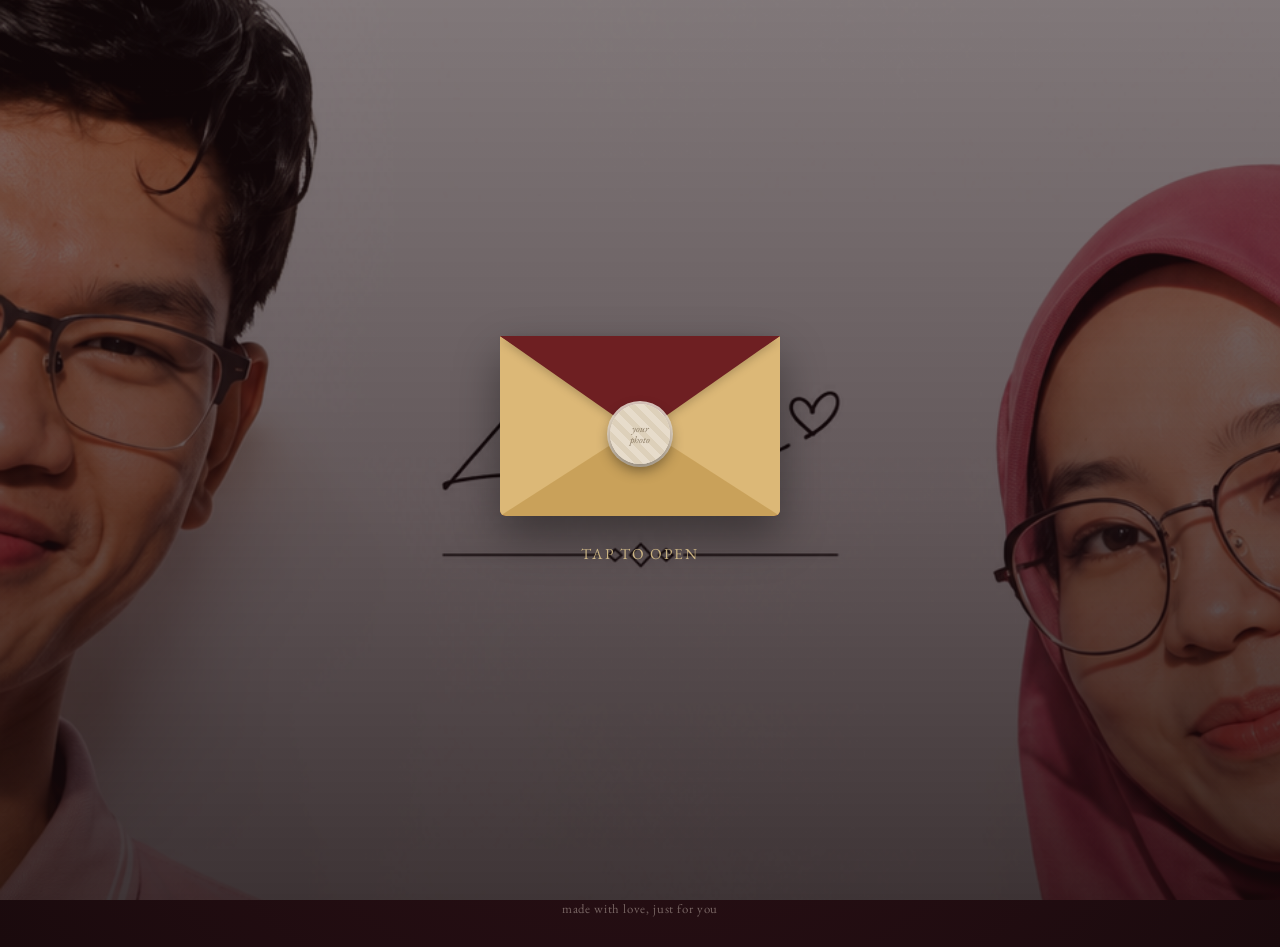
==== index.html @ d79d9d59 "Create index.html" ====
<!DOCTYPE html>
<html lang="en">
<head>
<meta charset="UTF-8">
<meta name="viewport" content="width=device-width, initial-scale=1.0">
<title>For You</title>
<link rel="preconnect" href="https://fonts.googleapis.com">
<link href="https://fonts.googleapis.com/css2?family=Cormorant+Garamond:ital,wght@0,400;0,500;0,600;1,400&family=Parisienne&family=EB+Garamond:ital@0;1&family=UnifrakturMaguntia&display=swap" rel="stylesheet">
<style>
  :root{
    --wine:#2b1016;
    --wine-deep:#1a0a0d;
    --ivory:#f4e9dd;
    --gold:#c9a15a;
    --gold-soft:#e3c98f;
    --rose:#c98f8a;
    --line: rgba(244,233,221,0.18);
  }
  *{box-sizing:border-box;}
  html,body{margin:0;padding:0;}
  body{
    min-height:100vh;
    background:
      radial-gradient(ellipse at 50% 0%, #3a1620 0%, var(--wine) 45%, var(--wine-deep) 100%);
    font-family:'EB Garamond', serif;
    color:var(--ivory);
    overflow-x:hidden;
    position:relative;
  }

  /* full-page background photo — replace the src below with your own image */
  .page-bg{position:fixed;inset:0;z-index:0;overflow:hidden;}
  .page-bg-img{width:100%;height:100%;object-fit:cover;display:block;}
  .page-bg-overlay{
    position:fixed;inset:0;z-index:0;pointer-events:none;
    background:linear-gradient(180deg, rgba(26,10,13,0.55) 0%, rgba(26,10,13,0.68) 55%, rgba(20,8,10,0.82) 100%);
  }

  /* ambient floating particles */
  .petals{position:fixed;inset:0;pointer-events:none;z-index:1;}
  .petal{
    position:absolute;
    top:-5%;
    width:10px;height:10px;
    background:var(--rose);
    opacity:0.35;
    border-radius:0 100% 0 100%;
    animation:fall linear infinite;
  }
  @keyframes fall{
    0%{transform:translateY(0) rotate(0deg);}
    100%{transform:translateY(110vh) rotate(360deg);}
  }

  .stage{
    position:relative;
    min-height:100vh;
    display:flex;
    align-items:center;
    justify-content:center;
    z-index:2;
    opacity:1;
    transition:opacity 0.6s ease;
  }
  .stage.fade-out{opacity:0;}
  .stage.hidden{display:none;}

  /* ---------- ENVELOPE (signature element) ---------- */
  /* base measurements, ported from the user's SCSS:
     $env-width:280px; $env-height:180px; $heart-width:50px; $env-border-radius:6px; */
  .envelope-wrap{
    perspective:1600px;
    cursor:pointer;
    user-select:none;
    transform:scale(var(--env-scale, 1));
    transform-origin:top center;
  }
  @media (max-width:480px){ .envelope-wrap{ --env-scale:0.85; } }
  @media (max-width:360px){ .envelope-wrap{ --env-scale:0.72; } }

  .envelope{
    position:relative;
    width:280px;
    height:180px;
    margin:0 auto;
    border-bottom-left-radius:6px;
    border-bottom-right-radius:6px;
    background-color:#6e1f22;
    box-shadow:0 20px 45px rgba(0,0,0,0.4);
    transition:transform 0.6s ease;
  }
  .envelope-wrap:hover .envelope{transform:translateY(-4px);}

  .front{
    position:absolute;
    top:0;left:0;
    width:0;
    height:0;
  }

  /* the flap: a triangle built from borders, folded down over the pocket */
  .flap{
    border-left:140px solid transparent;
    border-right:140px solid transparent;
    border-bottom:82px solid transparent;
    border-top:98px solid #6e1f22;
    transition:transform 0.6s ease, opacity 0.5s ease;
    pointer-events:none;
    z-index:3;
    filter:drop-shadow(0 3px 4px rgba(0,0,0,0.2));
  }
  .envelope.open .flap{
    transform:translateY(-60px) scale(0.92);
    opacity:0;
  }

  /* the pocket: two side triangles + a bottom trapezoid, also built from borders */
  .pocket{
    border-left:140px solid #dcb877;
    border-right:140px solid #dcb877;
    border-bottom:90px solid #c9a15a;
    border-top:90px solid transparent;
    border-bottom-left-radius:6px;
    border-bottom-right-radius:6px;
    pointer-events:none;
    z-index:2;
  }

  .seal{
    position:absolute;
    top:98px;left:50%;
    transform:translate(-50%,-50%);
    width:60px;height:60px;
    border-radius:50%;
    overflow:hidden;
    background:var(--ivory);
    box-shadow:0 6px 14px rgba(0,0,0,0.45), 0 0 0 3px rgba(244,233,221,0.85);
    z-index:4;
    transition:opacity 0.4s ease, transform 0.4s ease;
  }
  .envelope.open .seal{opacity:0;transform:translate(-50%,-50%) scale(0.5);}
  .seal-img{
    width:100%;
    height:100%;
    object-fit:cover;
    display:block;
  }
  .seal-placeholder{
    display:none;
    width:100%;
    height:100%;
    align-items:center;
    justify-content:center;
    background:repeating-linear-gradient(45deg,#e7dccb,#e7dccb 6px,#ddd0ba 6px,#ddd0ba 12px);
    text-align:center;
  }
  .seal-placeholder span{
    font-family:'EB Garamond',serif;
    font-style:italic;
    font-size:0.62rem;
    line-height:1.15;
    color:#8a7a63;
  }

  .env-letter{
    position:absolute;
    left:6%;right:6%;
    bottom:6%;
    height:0%;
    opacity:0;
    visibility:hidden;
    background:var(--ivory);
    border-radius:2px;
    box-shadow:none;
    z-index:1;
    transition:height 0.7s ease 0.3s, bottom 0.7s ease 0.3s, opacity 0.3s ease 0.3s, visibility 0s linear 0.3s, box-shadow 0.3s ease 0.3s;
    overflow:hidden;
  }
  .envelope.open .env-letter{
    height:130%;
    bottom:40%;
    opacity:1;
    visibility:visible;
    box-shadow:0 10px 30px rgba(0,0,0,0.3);
    transition:height 0.7s ease 0.3s, bottom 0.7s ease 0.3s, opacity 0.3s ease 0.3s, visibility 0s linear 0.3s, box-shadow 0.3s ease 0.3s;
  }

  .hint{
    margin-top:28px;
    text-align:center;
    font-size:0.95rem;
    letter-spacing:0.12em;
    text-transform:uppercase;
    color:var(--gold-soft);
    opacity:0.85;
    animation:pulse 2.4s ease-in-out infinite;
  }
  @keyframes pulse{
    0%,100%{opacity:0.5;}
    50%{opacity:1;}
  }
  .envelope-wrap.hide{
    display:none;
  }

  /* ---------- LETTER PAGE ---------- */
  .letter-page{
    display:none;
    max-width:640px;
    width:92vw;
    margin:60px auto 100px;
    background:var(--ivory);
    color:#2b1016;
    padding:min(8vw,60px) min(7vw,56px);
    border-radius:3px;
    box-shadow:0 40px 90px rgba(0,0,0,0.5);
    position:relative;
    z-index:2;
    animation:rise 1s ease both;
  }
  @keyframes rise{
    from{opacity:0;transform:translateY(40px);}
    to{opacity:1;transform:translateY(0);}
  }
  .letter-page.show{display:block;}

  .eyebrow{
    text-align:center;
    font-family:'EB Garamond',serif;
    font-style:italic;
    letter-spacing:0.2em;
    text-transform:uppercase;
    font-size:0.78rem;
    color:var(--rose);
    margin-bottom:6px;
  }
  h1.title{
    font-family:'Parisienne',cursive;
    font-weight:400;
    text-align:center;
    font-size:clamp(2.4rem,7vw,3.4rem);
    color:#6e1f22;
    margin:0 0 28px;
  }
  .divider{
    width:80px;height:1px;
    background:linear-gradient(90deg,transparent,var(--gold),transparent);
    margin:0 auto 32px;
  }
  .body-text{
    font-size:1.18rem;
    line-height:1.85;
    font-family:'Cormorant Garamond',serif;
  }
  .body-text p{margin:0 0 22px;}
  .body-text .placeholder{
    background:rgba(201,161,90,0.18);
    border-radius:3px;
    padding:0 4px;
  }
  .signoff{
    margin-top:36px;
    text-align:right;
    font-family:'Parisienne',cursive;
    font-size:1.8rem;
    color:#6e1f22;
  }

  /* photo strip */
  .photos{
    display:flex;
    gap:18px;
    justify-content:center;
    flex-wrap:wrap;
    margin:36px 0 8px;
  }
  .polaroid{
    background:#fff;
    padding:10px 10px 26px;
    box-shadow:0 12px 24px rgba(0,0,0,0.25);
    transform:rotate(var(--r,-3deg));
    width:132px;
    transition:transform 0.3s ease;
  }
  .polaroid:nth-child(2){--r:2deg;}
  .polaroid:nth-child(3){--r:-1.5deg;}
  .polaroid:hover{transform:rotate(0deg) scale(1.05);}
  .polaroid .frame{
    width:100%;
    aspect-ratio:1/1;
    background:repeating-linear-gradient(45deg,#e7dccb,#e7dccb 8px,#ddd0ba 8px,#ddd0ba 16px);
    display:flex;align-items:center;justify-content:center;
    font-family:'EB Garamond',serif;
    font-style:italic;
    font-size:0.72rem;
    color:#8a7a63;
    text-align:center;
    padding:6px;
  }
  .polaroid .cap{
    display:block;
    text-align:center;
    font-family:'EB Garamond',serif;
    font-style:italic;
    font-size:0.78rem;
    color:#6e1f22;
    margin-top:8px;
  }

  .back-btn{
    display:block;
    width:fit-content;
    position:static;
    margin:0 auto 8px;
    font-size:1.4rem;
    line-height:1;
    background:none;
    border:none;
    color:var(--rose);
    opacity:0.75;
    cursor:pointer;
    padding:8px;
    z-index:10;
    pointer-events:auto;
    transition:opacity 0.25s ease, color 0.25s ease, transform 0.25s ease;
  }
  .back-btn:hover{
    opacity:1;
    color:#6e1f22;
    transform:scale(1.15);
  }

  .more-wrap{
    text-align:center;
    margin-top:38px;
  }
  .more-btn{
    font-family:'EB Garamond',serif;
    font-style:italic;
    font-size:1rem;
    letter-spacing:0.04em;
    background:none;
    border:1px solid rgba(110,31,34,0.4);
    color:#6e1f22;
    padding:10px 26px;
    border-radius:30px;
    cursor:pointer;
    transition:background 0.3s ease, color 0.3s ease;
  }
  .more-btn:hover{
    background:#6e1f22;
    color:var(--ivory);
  }

  /* ---------- GALLERY PAGE ---------- */
  .gallery-page{
    display:none;
    max-width:820px;
    width:92vw;
    margin:60px auto 100px;
    background:var(--ivory);
    color:#2b1016;
    padding:min(8vw,60px) min(6vw,56px);
    border-radius:3px;
    box-shadow:0 40px 90px rgba(0,0,0,0.5);
    position:relative;
    z-index:2;
    animation:rise 0.8s ease both;
  }
  .gallery-page.show{display:block;}
  .gallery-title{font-size:clamp(2.2rem,6vw,3rem);}
  .gallery-grid{
    display:grid;
    grid-template-columns:repeat(auto-fit,minmax(180px,1fr));
    gap:28px;
    margin-top:20px;
  }
  .g-item{text-align:center;}
  .g-frame{
    aspect-ratio:1/1;
    background:repeating-linear-gradient(45deg,#e7dccb,#e7dccb 8px,#ddd0ba 8px,#ddd0ba 16px);
    display:flex;align-items:center;justify-content:center;
    font-family:'EB Garamond',serif;
    font-style:italic;
    color:#8a7a63;
    border-radius:2px;
    box-shadow:0 10px 20px rgba(0,0,0,0.15);
  }
  .g-text{
    font-family:'Cormorant Garamond',serif;
    font-size:1rem;
    margin-top:12px;
    line-height:1.5;
  }

  .footer-note{
    text-align:center;
    font-size:0.8rem;
    color:rgba(244,233,221,0.4);
    padding-bottom:30px;
    font-family:'EB Garamond',serif;
    letter-spacing:0.05em;
    position:relative;
    z-index:2;
  }

  @media (prefers-reduced-motion: reduce){
    .petal, .hint{animation:none;}
    .envelope, .flap, .env-letter, .seal{transition:none;}
  }
</style>
</head>


  
<body>

<div class="page-bg">
  <img class="page-bg-img" src="Side_by_side2.PNG" alt=""
       onerror="this.style.display='none';">
</div>
<div class="page-bg-overlay"></div>

<div class="petals" id="petals"></div>

<div class="stage" id="stage">
  <div>
    <div class="envelope-wrap" id="envelopeWrap">
      <div class="envelope" id="envelope">
        <div class="env-letter"></div>
        <div class="front pocket"></div>
        <div class="front flap"></div>
        <div class="seal">
          <img class="seal-img" src="YOUR-PHOTO-URL-HERE.jpg" alt=""
               onerror="this.style.display='none'; this.nextElementSibling.style.display='flex';">
          <div class="seal-placeholder">
            <span>your<br>photo</span>
          </div>
        </div>



      </div>
      <div class="hint">tap to open</div>
    </div>
  </div>
</div>

<div class="letter-page" id="letterPage">
  <button class="back-btn" id="toEnvelope" aria-label="Return to envelope" title="Return to envelope">♥</button>
  <div class="eyebrow">a little something for</div>
  <h1 class="title">[Partner's Name]</h1>
  <div class="divider"></div>

  <div class="body-text">
    <p>My dearest <span class="placeholder">[Partner's Name]</span>,</p>
    <p>Happy birthday to the person who makes every ordinary day feel like something worth remembering. <span class="placeholder">[This is where a favorite memory will go — a night, a trip, a small moment that still makes you smile.]</span></p>
    <p><span class="placeholder">[This is where an inside joke, a habit you love, or something only the two of you would understand goes.]</span></p>
    <p>I could try to list every reason I love you, but I'd run out of page before I ran out of reasons. So instead, here's just one: <span class="placeholder">[the thing you love most about them]</span>.</p>
    <p>Here's to another year of us.</p>
  </div>

  <div class="photos">
    <div class="polaroid"><div class="frame">photo 1</div><span class="cap">[caption]</span></div>
    <div class="polaroid"><div class="frame">photo 2</div><span class="cap">[caption]</span></div>
    <div class="polaroid"><div class="frame">photo 3</div><span class="cap">[caption]</span></div>
  </div>

  <div class="signoff">— [Your Name]</div>

  <div class="more-wrap">
    <button class="more-btn" id="toGallery">our story so far →</button>
  </div>
</div>

<div class="gallery-page" id="galleryPage">
  <div class="eyebrow">every moment</div>
  <h1 class="title gallery-title">Our Story</h1>
  <div class="divider"></div>

  <div class="gallery-grid">
    <div class="g-item">
      <div class="g-frame">photo</div>
      <p class="g-text"><span class="placeholder">[caption or short memory about this photo]</span></p>
    </div>
    <div class="g-item">
      <div class="g-frame">photo</div>
      <p class="g-text"><span class="placeholder">[caption or short memory about this photo]</span></p>
    </div>
    <div class="g-item">
      <div class="g-frame">photo</div>
      <p class="g-text"><span class="placeholder">[caption or short memory about this photo]</span></p>
    </div>
    <div class="g-item">
      <div class="g-frame">photo</div>
      <p class="g-text"><span class="placeholder">[caption or short memory about this photo]</span></p>
    </div>
    <div class="g-item">
      <div class="g-frame">photo</div>
      <p class="g-text"><span class="placeholder">[caption or short memory about this photo]</span></p>
    </div>
    <div class="g-item">
      <div class="g-frame">photo</div>
      <p class="g-text"><span class="placeholder">[caption or short memory about this photo]</span></p>
    </div>
  </div>

  <div class="more-wrap">
    <button class="more-btn" id="toLetter">← back to the letter</button>
  </div>
</div>

<div class="footer-note">made with love, just for you</div>

<script>
  // ambient petals
  const petalContainer = document.getElementById('petals');
  const petalCount = 18;
  for(let i=0;i<petalCount;i++){
    const p = document.createElement('div');
    p.className='petal';
    p.style.left = Math.random()*100+'vw';
    p.style.width = p.style.height = (6+Math.random()*8)+'px';
    p.style.animationDuration = (10+Math.random()*10)+'s';
    p.style.animationDelay = (Math.random()*10)+'s';
    p.style.opacity = 0.2+Math.random()*0.3;
    petalContainer.appendChild(p);
  }

  const envelope = document.getElementById('envelope');
  const envelopeWrap = document.getElementById('envelopeWrap');
  const letterPage = document.getElementById('letterPage');
  const stage = document.getElementById('stage');

  envelopeWrap.addEventListener('click', () => {
    if(envelope.classList.contains('open')) return;
    envelope.classList.add('open');
    setTimeout(() => {
      stage.classList.add('fade-out');
      setTimeout(() => {
        stage.classList.add('hidden');
        letterPage.classList.add('show');
      }, 550);
    }, 1000);
  });

  // navigation between letter and gallery
  const letterPageEl = document.getElementById('letterPage');
  const galleryPage = document.getElementById('galleryPage');
  document.getElementById('toGallery').addEventListener('click', () => {
    letterPageEl.classList.remove('show');
    galleryPage.classList.add('show');
    window.scrollTo({top:0, behavior:'smooth'});
  });
  document.getElementById('toLetter').addEventListener('click', () => {
    galleryPage.classList.remove('show');
    letterPageEl.classList.add('show');
    window.scrollTo({top:0, behavior:'smooth'});
  });

  document.getElementById('toEnvelope').addEventListener('click', () => {
    letterPageEl.classList.remove('show');
    galleryPage.classList.remove('show');
    envelope.classList.remove('open');
    stage.classList.remove('hidden');
    requestAnimationFrame(() => { stage.classList.remove('fade-out'); });
    window.scrollTo({top:0, behavior:'smooth'});
  });
</script>

</body>
</html>
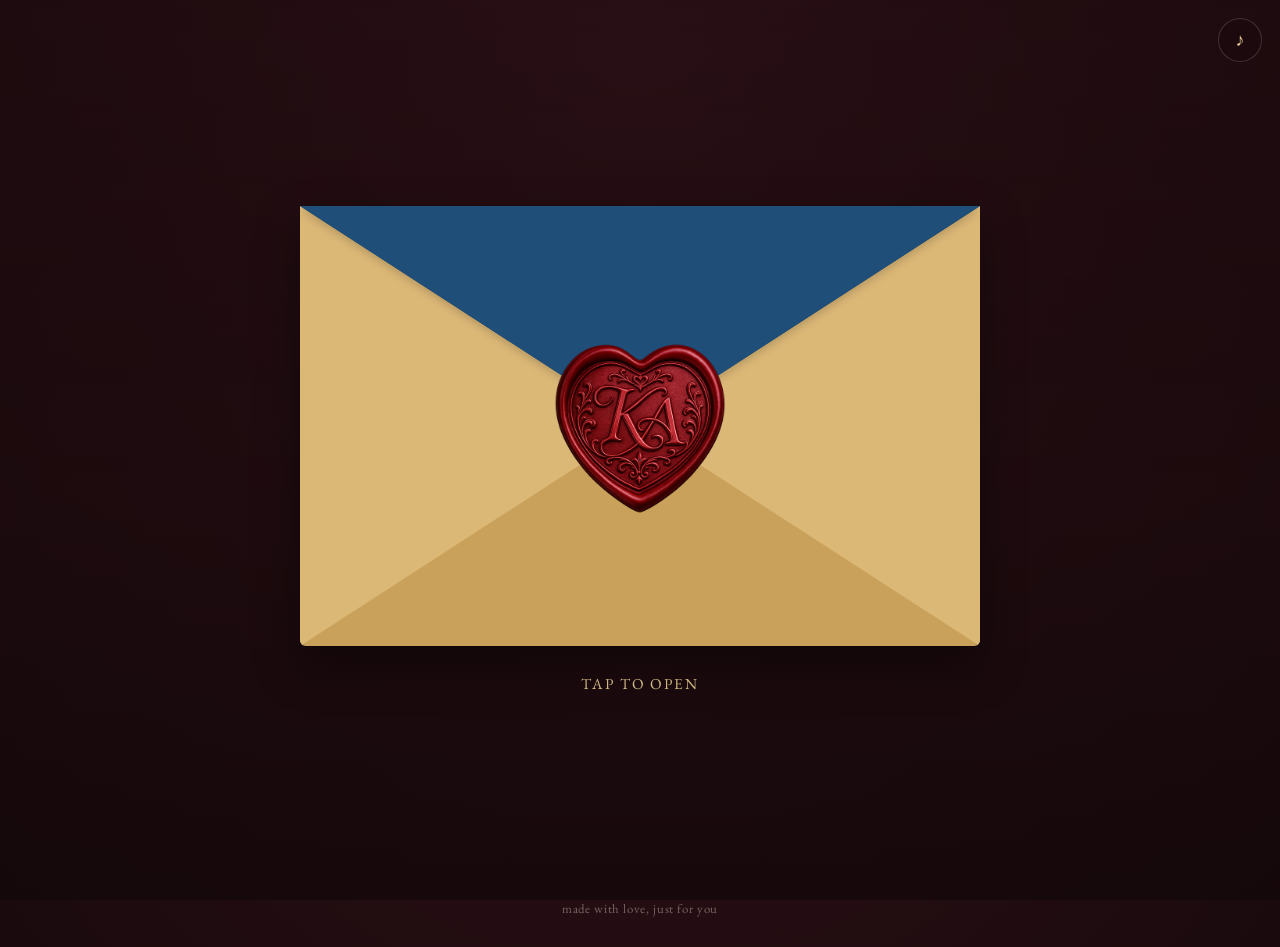
==== commit 9a330d37: "Update index.html" ====
--- a/index.html
+++ b/index.html
@@ -65,149 +65,163 @@
   .stage.fade-out{opacity:0;}
   .stage.hidden{display:none;}
 
-  /* ---------- ENVELOPE (signature element) ---------- */
-  /* base measurements, ported from the user's SCSS:
-     $env-width:280px; $env-height:180px; $heart-width:50px; $env-border-radius:6px; */
-  .envelope-wrap{
+  /* ---------- ENVELOPE (680 × 440) ---------- */
+
+.envelope-wrap{
     perspective:1600px;
     cursor:pointer;
     user-select:none;
-    transform:scale(var(--env-scale, 1));
+    transform:scale(var(--env-scale,1));
     transform-origin:top center;
-  }
-  @media (max-width:480px){ .envelope-wrap{ --env-scale:0.85; } }
-  @media (max-width:360px){ .envelope-wrap{ --env-scale:0.72; } }
-
-  .envelope{
+}
+
+@media (max-width:768px){
+    .envelope-wrap{
+        --env-scale:0.75;
+    }
+}
+
+@media (max-width:480px){
+    .envelope-wrap{
+        --env-scale:0.52;
+    }
+}
+
+@media (max-width:360px){
+    .envelope-wrap{
+        --env-scale:0.42;
+    }
+}
+
+.envelope{
     position:relative;
-    width:280px;
-    height:180px;
+    width:680px;
+    height:440px;
     margin:0 auto;
     border-bottom-left-radius:6px;
     border-bottom-right-radius:6px;
-    background-color:#6e1f22;
-    box-shadow:0 20px 45px rgba(0,0,0,0.4);
-    transition:transform 0.6s ease;
-  }
-  .envelope-wrap:hover .envelope{transform:translateY(-4px);}
-
-  .front{
+    background:#1F4E79;
+    box-shadow:0 20px 45px rgba(0,0,0,.4);
+    transition:transform .6s ease;
+}
+
+.envelope-wrap:hover .envelope{
+    transform:translateY(-4px);
+}
+
+.front{
     position:absolute;
-    top:0;left:0;
+    inset:0;
     width:0;
     height:0;
-  }
-
-  /* the flap: a triangle built from borders, folded down over the pocket */
-  .flap{
-    border-left:140px solid transparent;
-    border-right:140px solid transparent;
-    border-bottom:82px solid transparent;
-    border-top:98px solid #6e1f22;
-    transition:transform 0.6s ease, opacity 0.5s ease;
-    pointer-events:none;
-    z-index:3;
-    filter:drop-shadow(0 3px 4px rgba(0,0,0,0.2));
-  }
-  .envelope.open .flap{
-    transform:translateY(-60px) scale(0.92);
-    opacity:0;
-  }
-
-  /* the pocket: two side triangles + a bottom trapezoid, also built from borders */
-  .pocket{
-    border-left:140px solid #dcb877;
-    border-right:140px solid #dcb877;
-    border-bottom:90px solid #c9a15a;
-    border-top:90px solid transparent;
-    border-bottom-left-radius:6px;
-    border-bottom-right-radius:6px;
-    pointer-events:none;
-    z-index:2;
-  }
-
-  .seal{
-    position:absolute;
-    top:98px;left:50%;
-    transform:translate(-50%,-50%);
-    width:60px;height:60px;
-    border-radius:50%;
-    overflow:hidden;
-    background:var(--ivory);
-    box-shadow:0 6px 14px rgba(0,0,0,0.45), 0 0 0 3px rgba(244,233,221,0.85);
-    z-index:4;
-    transition:opacity 0.4s ease, transform 0.4s ease;
-  }
-  .envelope.open .seal{opacity:0;transform:translate(-50%,-50%) scale(0.5);}
-  .seal-img{
-    width:100%;
-    height:100%;
-    object-fit:cover;
-    display:block;
-  }
-  .seal-placeholder{
-    display:none;
-    width:100%;
-    height:100%;
-    align-items:center;
-    justify-content:center;
-    background:repeating-linear-gradient(45deg,#e7dccb,#e7dccb 6px,#ddd0ba 6px,#ddd0ba 12px);
-    text-align:center;
-  }
-  .seal-placeholder span{
-    font-family:'EB Garamond',serif;
-    font-style:italic;
-    font-size:0.62rem;
-    line-height:1.15;
-    color:#8a7a63;
-  }
-
-  .env-letter{
-    position:absolute;
-    left:6%;right:6%;
-    bottom:6%;
-    height:0%;
-    opacity:0;
-    visibility:hidden;
-    background:var(--ivory);
-    border-radius:2px;
-    box-shadow:none;
-    z-index:1;
-    transition:height 0.7s ease 0.3s, bottom 0.7s ease 0.3s, opacity 0.3s ease 0.3s, visibility 0s linear 0.3s, box-shadow 0.3s ease 0.3s;
-    overflow:hidden;
-  }
-  .envelope.open .env-letter{
-    height:130%;
-    bottom:40%;
-    opacity:1;
-    visibility:visible;
-    box-shadow:0 10px 30px rgba(0,0,0,0.3);
-    transition:height 0.7s ease 0.3s, bottom 0.7s ease 0.3s, opacity 0.3s ease 0.3s, visibility 0s linear 0.3s, box-shadow 0.3s ease 0.3s;
-  }
-
-  .hint{
-    margin-top:28px;
+}
+
+.hint{
+    width:680px;
+    margin:28px auto 0;
     text-align:center;
     font-size:0.95rem;
     letter-spacing:0.12em;
     text-transform:uppercase;
     color:var(--gold-soft);
-    opacity:0.85;
-    animation:pulse 2.4s ease-in-out infinite;
-  }
-  @keyframes pulse{
-    0%,100%{opacity:0.5;}
-    50%{opacity:1;}
-  }
-  .envelope-wrap.hide{
+}
+
+/* ---------- TOP FLAP ---------- */
+.flap{
+    border-left:340px solid transparent;
+    border-right:340px solid transparent;
+    border-top:220px solid #1F4E79;
+    border-bottom:0 solid transparent;
+
+    transition:transform .6s ease, opacity .5s ease;
+    pointer-events:none;
+    z-index:3;
+    filter:drop-shadow(0 3px 4px rgba(0,0,0,.2));
+}
+
+.envelope.open .flap{
+    transform:translateY(-90px) scale(.92);
+    opacity:0;
+}
+
+/* ---------- POCKET ---------- */
+.pocket{
+    border-left:340px solid #dcb877;
+    border-right:340px solid #dcb877;
+    border-top:220px solid transparent;
+    border-bottom:220px solid #c9a15a;
+
+    border-bottom-left-radius:6px;
+    border-bottom-right-radius:6px;
+
+    pointer-events:none;
+    z-index:2;
+}
+
+/* ---------- WAX SEAL ---------- */
+.seal{
+    position:absolute;
+    top:215px;
+    left:50%;
+    transform:translate(-50%,-50%);
+    width:200px;
+    height:200px;
+
+    border-radius:0;
+    overflow:hidden;
+    background:transparent;
+    box-shadow:none;
+
+    z-index:4;
+    transition:opacity .4s ease, transform .4s ease;
+}
+
+.seal-img{
+    width:100%;
+    height:100%;
+    object-fit:contain; /* or cover */
+    display:block;
+}
+
+/* ---------- LETTER ---------- */
+.env-letter{
+    position:absolute;
+    left:6%;
+    right:6%;
+    bottom:6%;
+
+    height:0;
+    opacity:0;
+    visibility:hidden;
+
+    background:var(--ivory);
+    border-radius:4px;
+
+    overflow:hidden;
+    z-index:1;
+
+    transition:
+        height .7s ease .3s,
+        bottom .7s ease .3s,
+        opacity .3s ease .3s,
+        visibility 0s linear .3s,
+        box-shadow .3s ease .3s;
+}
+
+.envelope.open .env-letter{
+    height:130%;
+    bottom:40%;
+    opacity:1;
+    visibility:visible;
+
+    box-shadow:0 10px 30px rgba(0,0,0,.3);
+}
+
+  /* ---------- LETTER PAGE ---------- */
+.letter-page{
     display:none;
-  }
-
-  /* ---------- LETTER PAGE ---------- */
-  .letter-page{
-    display:none;
-    max-width:640px;
-    width:92vw;
+    max-width:750px;
+    width:100vw;
     margin:60px auto 100px;
     background:var(--ivory);
     color:#2b1016;
@@ -217,12 +231,63 @@
     position:relative;
     z-index:2;
     animation:rise 1s ease both;
-  }
-  @keyframes rise{
-    from{opacity:0;transform:translateY(40px);}
-    to{opacity:1;transform:translateY(0);}
-  }
-  .letter-page.show{display:block;}
+}
+
+@keyframes rise{
+    from{
+        opacity:0;
+        transform:translateY(40px);
+    }
+    to{
+        opacity:1;
+        transform:translateY(0);
+    }
+}
+
+.letter-page.show{
+    display:block;
+}
+
+/* ---------- LETTER TEXT ---------- */
+.letter div{
+    margin:2px 0;
+    line-height:1.5;
+}
+
+.heart{
+    display:flex;
+    justify-content:center;
+    align-items:center;
+    width:fit-content;
+    margin:0 auto 15px;
+    font-size:90px;
+    color:var(--rose);
+    cursor:pointer;
+    user-select:none;
+    animation:heartbeat 1.5s infinite;
+    transition:.3s;
+}
+
+.heart:hover{
+    transform:scale(1.15);
+    color:#6e1f22;
+}
+
+@keyframes heartbeat{
+    0%,100%{
+        transform: scale(1);
+    }
+    25%{
+        transform: scale(1.2);
+    }
+    50%{
+        transform: scale(1.35);
+    }
+    75%{
+        transform: scale(1.2);
+    }
+}
+
 
   .eyebrow{
     text-align:center;
@@ -251,6 +316,8 @@
     font-size:1.18rem;
     line-height:1.85;
     font-family:'Cormorant Garamond',serif;
+    text-align: justify;
+    text-justify: inter-word; /* Improves spacing in some browsers */
   }
   .body-text p{margin:0 0 22px;}
   .body-text .placeholder{
@@ -266,46 +333,84 @@
     color:#6e1f22;
   }
 
-  /* photo strip */
-  .photos{
+/* ---------- PHOTO STRIP ---------- */
+
+.photos{
     display:flex;
     gap:18px;
     justify-content:center;
     flex-wrap:wrap;
     margin:36px 0 8px;
-  }
-  .polaroid{
-    background:#fff;
-    padding:10px 10px 26px;
-    box-shadow:0 12px 24px rgba(0,0,0,0.25);
+}
+
+.polaroid{
+    background:#d2b48c;
+    padding:10px 10px 20px;
+    box-shadow:0 12px 24px rgba(0,0,0,.25);
+    width:200px;
+    height:240px;
     transform:rotate(var(--r,-3deg));
-    width:132px;
-    transition:transform 0.3s ease;
-  }
-  .polaroid:nth-child(2){--r:2deg;}
-  .polaroid:nth-child(3){--r:-1.5deg;}
-  .polaroid:hover{transform:rotate(0deg) scale(1.05);}
-  .polaroid .frame{
+    transition:transform .3s ease;
+}
+
+.polaroid:nth-child(2){
+    --r:2deg;
+}
+
+.polaroid:nth-child(3){
+    --r:-1.5deg;
+}
+
+.polaroid:hover{
+    transform:rotate(0deg) scale(1.05);
+}
+
+.polaroid .frame{
+    position:relative;
     width:100%;
     aspect-ratio:1/1;
-    background:repeating-linear-gradient(45deg,#e7dccb,#e7dccb 8px,#ddd0ba 8px,#ddd0ba 16px);
-    display:flex;align-items:center;justify-content:center;
-    font-family:'EB Garamond',serif;
-    font-style:italic;
-    font-size:0.72rem;
-    color:#8a7a63;
-    text-align:center;
-    padding:6px;
-  }
-  .polaroid .cap{
+    overflow:hidden;
+}
+
+/* Both images */
+.polaroid .frame .photo{
+    position:absolute;
+    top:0;
+    left:0;
+    width:100%;
+    height:100%;
+    object-fit:cover;
+    transition:opacity .4s ease;
+}
+
+/* Show first image */
+.polaroid .frame .front{
+    opacity:1;
+}
+
+/* Hide second image */
+.polaroid .frame .back{
+    opacity:0;
+}
+
+/* Swap images on hover */
+.polaroid:hover .frame .front{
+    opacity:0;
+}
+
+.polaroid:hover .frame .back{
+    opacity:1;
+}
+
+.polaroid .cap{
     display:block;
     text-align:center;
     font-family:'EB Garamond',serif;
     font-style:italic;
-    font-size:0.78rem;
+    font-size:1rem;
     color:#6e1f22;
-    margin-top:8px;
-  }
+    margin-top:10px;
+}
 
   .back-btn{
     display:block;
@@ -353,45 +458,118 @@
   }
 
   /* ---------- GALLERY PAGE ---------- */
-  .gallery-page{
+.gallery-page{
     display:none;
-    max-width:820px;
-    width:92vw;
+    max-width:950px;
+    width:95vw;
     margin:60px auto 100px;
     background:var(--ivory);
     color:#2b1016;
-    padding:min(8vw,60px) min(6vw,56px);
+    padding:min(6vw,60px);
     border-radius:3px;
-    box-shadow:0 40px 90px rgba(0,0,0,0.5);
+    box-shadow:0 40px 90px rgba(0,0,0,.5);
     position:relative;
     z-index:2;
-    animation:rise 0.8s ease both;
-  }
-  .gallery-page.show{display:block;}
-  .gallery-title{font-size:clamp(2.2rem,6vw,3rem);}
-  .gallery-grid{
+    animation:rise .8s ease both;
+}
+
+.gallery-page.show{
+    display:block;
+}
+
+.gallery-title{
+    font-size:clamp(2.2rem,6vw,3rem);
+}
+
+/* ---------- GALLERY GRID ---------- */
+
+.gallery-grid{
     display:grid;
-    grid-template-columns:repeat(auto-fit,minmax(180px,1fr));
-    gap:28px;
-    margin-top:20px;
-  }
-  .g-item{text-align:center;}
-  .g-frame{
-    aspect-ratio:1/1;
-    background:repeating-linear-gradient(45deg,#e7dccb,#e7dccb 8px,#ddd0ba 8px,#ddd0ba 16px);
-    display:flex;align-items:center;justify-content:center;
+    grid-template-columns:repeat(auto-fit,minmax(250px,1fr));
+    gap:30px;
+    margin-top:30px;
+}
+
+/* ---------- CARD ---------- */
+
+.g-item{
+    background:#d2b48c;
+    padding:12px 12px 18px;
+    box-shadow:0 12px 24px rgba(0,0,0,.25);
+    text-align:center;
+    transition:.3s;
+    display:flex;
+    flex-direction:column;
+}
+
+.g-item:hover{
+    transform:translateY(-5px);
+}
+
+/* ---------- PHOTO ---------- */
+
+.g-frame{
+    position:relative;
+    width:100%;
+    height:280px;          /* BIGGER IMAGE */
+    overflow:hidden;
+    background:#fff;
+    margin-bottom:12px;
+}
+
+.g-frame img{
+    width:100%;
+    height:100%;
+    object-fit:cover;
+    display:block;
+}
+
+/* ---------- FOOTER ---------- */
+
+.g-footer{
+    display:flex;
+    align-items:center;
+    justify-content:space-between;
+    gap:10px;
+}
+
+/* ---------- CAPTION ---------- */
+
+.g-text{
+    flex:1;
+    margin:0;
+    text-align:center;
     font-family:'EB Garamond',serif;
     font-style:italic;
-    color:#8a7a63;
-    border-radius:2px;
-    box-shadow:0 10px 20px rgba(0,0,0,0.15);
-  }
-  .g-text{
-    font-family:'Cormorant Garamond',serif;
-    font-size:1rem;
-    margin-top:12px;
-    line-height:1.5;
-  }
+    font-size:1.05rem;
+    color:#6e1f22;
+}
+
+.g-text .placeholder{
+    background:none;
+    padding:0;
+}
+
+/* ---------- BUTTON ---------- */
+
+.g-nav{
+    width:38px;
+    height:38px;
+    border:none;
+    border-radius:50%;
+    background:#6e1f22;
+    color:#fff;
+    font-size:18px;
+    cursor:pointer;
+    transition:.3s;
+    flex-shrink:0;
+}
+
+.g-nav:hover{
+    background:#8b3a3d;
+    transform:scale(1.1);
+}
+
 
   .footer-note{
     text-align:center;
@@ -408,20 +586,48 @@
     .petal, .hint{animation:none;}
     .envelope, .flap, .env-letter, .seal{transition:none;}
   }
+
+  /* ---------- MUSIC TOGGLE ---------- */
+  .music-toggle{
+    position:fixed;
+    top:18px;
+    right:18px;
+    z-index:50;
+    width:44px;
+    height:44px;
+    border-radius:50%;
+    border:1px solid var(--line);
+    background:rgba(26,10,13,0.55);
+    color:var(--gold-soft);
+    font-size:1.15rem;
+    display:flex;
+    align-items:center;
+    justify-content:center;
+    cursor:pointer;
+    backdrop-filter:blur(4px);
+    transition:transform .25s ease, background .25s ease;
+  }
+  .music-toggle:hover{
+    transform:scale(1.08);
+    background:rgba(26,10,13,0.8);
+  }
+  .music-toggle.playing{ animation:spin 6s linear infinite; }
+  @keyframes spin{ from{transform:rotate(0deg);} to{transform:rotate(360deg);} }
 </style>
 </head>
-
-
-  
 <body>
 
 <div class="page-bg">
-  <img class="page-bg-img" src="Side_by_side2.PNG" alt=""
+  <img class="page-bg-img" src="AnisKhai/Side_by_side_blue5.PNG" alt=""
        onerror="this.style.display='none';">
 </div>
 <div class="page-bg-overlay"></div>
 
 <div class="petals" id="petals"></div>
+
+<!-- background song -->
+<audio id="bgMusic" src="AnisKhai/bgM_Until_I_Found_You_Cover_Violin.mp3" loop preload="auto"></audio>
+<button class="music-toggle" id="musicToggle" aria-label="Toggle music" title="Toggle music">♪</button>
 
 <div class="stage" id="stage">
   <div>
@@ -431,7 +637,7 @@
         <div class="front pocket"></div>
         <div class="front flap"></div>
         <div class="seal">
-          <img class="seal-img" src="YOUR-PHOTO-URL-HERE.jpg" alt=""
+          <img class="seal-img" src="AnisKhai/Love_seal_KA.PNG" alt=""
                onerror="this.style.display='none'; this.nextElementSibling.style.display='flex';">
           <div class="seal-placeholder">
             <span>your<br>photo</span>
@@ -447,63 +653,374 @@
 </div>
 
 <div class="letter-page" id="letterPage">
-  <button class="back-btn" id="toEnvelope" aria-label="Return to envelope" title="Return to envelope">♥</button>
-  <div class="eyebrow">a little something for</div>
-  <h1 class="title">[Partner's Name]</h1>
-  <div class="divider"></div>
-
-  <div class="body-text">
-    <p>My dearest <span class="placeholder">[Partner's Name]</span>,</p>
-    <p>Happy birthday to the person who makes every ordinary day feel like something worth remembering. <span class="placeholder">[This is where a favorite memory will go — a night, a trip, a small moment that still makes you smile.]</span></p>
-    <p><span class="placeholder">[This is where an inside joke, a habit you love, or something only the two of you would understand goes.]</span></p>
-    <p>I could try to list every reason I love you, but I'd run out of page before I ran out of reasons. So instead, here's just one: <span class="placeholder">[the thing you love most about them]</span>.</p>
-    <p>Here's to another year of us.</p>
+
+    <div class="heart"
+         id="toEnvelope"
+         role="button"
+         tabindex="0"
+         title="Return to envelope">
+        ♥
+    </div>
+
+    <div class="eyebrow">
+        A LETTER FOR MY ONLY PRETTY PRINCESS
+    </div>
+
+    <h1 class="title">
+        <div>Azmahanis </div> 
+	<div>Binti Ahmad Loothpi </div>
+    </h1> 
+   
+
+
+    <div class="divider"></div>
+
+    <div class="body-text">
+        <p>My dearest <span class="placeholder">Azmahanis,</span></p>
+
+        
+       <div class="letter">
+   	<div> Selamat Ulang Tahun Sayangku. 🥰 </div>
+    	<div>Sannah Helwah. Barakallah fii Umrik, Sayangku Azmahanis. ❤️✨ </div>
+	<div>Semoga dipanjangkan umur, dimurahkan rezeki, dan dipermudahkan segala urusan untu mencapai apa yang diimpikan. 😇❤️
+	     Semoga terus menjadi insan yang baik, anak yang baik dan solehah untuk ibu abah, kakak yang baik. 🥰❤️ 
+	</div>
+
+
+	<P>
+	<div>Khai tahu Anis memang orang baik. Tapi kadang keadaan mencemburui kita yang memaksa untuk sedikit tegas dalam membuat sesuatu. Khai harap Anis terus sabar walau apa pun ya. 🥰🤗
+	     Khai pun harap.. semoga Anis menjadi pasangan terbaik untuk Khai.. yang solehah untuk Khai.. yang solehot untuk Khai.. Khai sayanggggg Anis sangat sangat.. heheh muahhhhh 😘😘😘😘😘
+	</div>
+	</p>
+
+
+	<p>
+	<div>Sayang, walaupun hubungan kita baru je setahun kan. Tapi nii tahun kedua kita sambut hari jadi Anis macam nii. 😊❤️
+	     Tapi tkpa laa.. dah memang lumrah keadaan kita macam nii kan. Khai akan terus sabar untuk tahun berikutnya. Khai harap satu hari nanti kita boleh sambut hari penting Anis pada hari yang sama. 🥺❤️
+	</div>
+	</p>
+
+
+	<p>
+	<div>Kita memilih diri kita antara satu sama lain. Kita pilih cara hidup kita dalam hubungan nii. 😇❤️
+	     Semoga apa yang berlaku dalam hubungan kita nii berkekalan sampai bila pun ya 🥰❤️
+	     Semoga sentiasa terus rasa teruja.. dalam perhubungan kita. Walau apa pun keadaan kita jaga sama-sama dan kita ja yang tahu apa yang kita buat apa yang jadi. Muahhhhh 😘❤️
+	     Khai janji ya akan terus jaga hubungan kita dengan baik walau apa pun yang jadi ye sayangku. 🥺❤️ 
+	</div>
+	</p>
+
+
+	<p>
+	<div>Khai tak tahu dah nak tulis apa.. jujur cakap ada yang Khai recycle ayat tahun lepas 🤭❤️
+	     Tapi apa pun.. Khai nak cakap terima kasih sangat dekat Anis. Anis layan Khai macam raja. 🤴❤️
+	     Khai pun tak tahu kenapa.. terima kasih sangat bersyukur sangat Khai rasa.. Khai akan cuba sehabis baik untuk meratukan kamu, Azmahanis, puteri hati Khai sampai bila pun. 👸❤️
+  	     Terima kasih sebab bagi ruang untuk kita sama-sama terus kuatkan hubungan ini dengan cara macam tuu.. Khai janji Khai akan jaga Anis sejak awal sejak kali pertama Khai ambil hak Anis🥺❤️
+	     Semoga kita terus jaga semua nii sama-sama ya.. Khai bukan lelaki yang kuat bukan lelaki yang hebat. Tetapi dengan kepercayaan Anis.. Insyaallah Khai mampu terus kuat. 🤗❤️
+	     Terima kasih Sayangku, Azmahanis.. jangan lupa selalu belanja nakal nakal dengan Khai ya.. heheh 🤭❤️.. Muahhhhh 😘😘😘😘😘
+	</div>
+	</p>
+
+
+	<p>
+	<div>Terima kasih.. selalu sabar dengan karenah Khai yang penuh dengan naik turun.. kadang macam budak 👦🏻❤️.. kadang macam ketua 👨🏻❤️..
+	     Khai tkda kuasa untuk ubah cara Anis 🤗❤️.. apa yang Khai boleh buat tegur, tegur lagi, dan terus tegur.. sebab Khai sayanggggg sangat Anis. 😊❤️
+	     Terima kasih jugak sebab percaya.. setiap tingkah laku Khai.. setiap keputusan yang Khai buat.. untuk kebaikan hubungan kita. 😇❤️
+	     Orang cakap.. dalam hubungan mesti kena ada senda gurau.. ada marah.. ada gaduh.. itu yang kita cuba buat dan memang selalu macam tu pun🥺❤️
+             Khai harap Anis tak bosan la dengan cara Khai yang macam tuu.. dan terus sabar dalam perhubungan kita 😊❤️
+             Khai sayanggggg Anis sangat sangat 😘❤️
+	</div>
+	</p>
+
+
+	<p>
+             <center>TERIMA KASIH AZMAHANIS KERANA MEMILIH KHAIRUL AFZAN SEBAGAI PEMENANG DI HATI UNTUK BERSAMA SELAMANYA, INSYALLAH 😇❤️</center>
+	</p>
+</div>
+
+        
+
+        <p>
+            Here's to another year of us. 😘❤️
+        </p>
+    </div>
+
+ <div class="photos">
+
+  <!-- Photo 1 -->
+  <div class="polaroid">
+    <div class="frame">
+      <img class="photo front" src="AnisKhai/Polaroid1_OFD1.JPG" alt="Our First Date">
+      <img class="photo back" src="AnisKhai/Polaroid1_OFD2.JPG" alt="Our First Date 2">
+    </div>
+    <span class="cap">Our First Date ❤️</span>
   </div>
 
-  <div class="photos">
-    <div class="polaroid"><div class="frame">photo 1</div><span class="cap">[caption]</span></div>
-    <div class="polaroid"><div class="frame">photo 2</div><span class="cap">[caption]</span></div>
-    <div class="polaroid"><div class="frame">photo 3</div><span class="cap">[caption]</span></div>
+  <!-- Photo 2 -->
+  <div class="polaroid">
+    <div class="frame">
+      <img class="photo front" src="AnisKhai/Polaroid2_FM1.JPG" alt="Favorite Memory">
+      <img class="photo back" src="AnisKhai/Polaroid2_FM2.JPG" alt="Favorite Memory 2">
+    </div>
+    <span class="cap">Favorite Memory 🥰</span>
   </div>
 
-  <div class="signoff">— [Your Name]</div>
+  <!-- Photo 3 -->
+  <div class="polaroid">
+    <div class="frame">
+      <img class="photo front" src="AnisKhai/Polaroid3_AF1.JPG" alt="Forever & Always">
+      <img class="photo back" src="AnisKhai/Polaroid3_AF2.JPG" alt="Forever & Always 2">
+    </div>
+    <span class="cap"> Always Forever 😇</span>
+  </div>
+
+  <!-- Photo 4 -->
+  <div class="polaroid">
+    <div class="frame">
+      <img class="photo front" src="AnisKhai/Promise1.JPG" alt="Forever & Always">
+      <img class="photo back" src="AnisKhai/KAkiss1.JPG" alt="Forever & Always 2">
+    </div>
+    <span class="cap"> Our Promise 👩‍❤️‍👨💋 </span>
+  </div>
+
+ <!-- Photo 5 -->
+  <div class="polaroid">
+    <div class="frame">
+      <img class="photo front" src="AnisKhai/Promise2.JPG" alt="Forever & Always">
+      <img class="photo back" src="AnisKhai/KAkiss2.JPG" alt="Forever & Always 2">
+    </div>
+    <span class="cap"> Our Promise 👩‍❤️‍👨💋 </span>
+  </div>
+
+</div>
+
+
+  <div class="signoff"> — Khairul Afzan </div>
 
   <div class="more-wrap">
     <button class="more-btn" id="toGallery">our story so far →</button>
   </div>
 </div>
 
+
+
 <div class="gallery-page" id="galleryPage">
-  <div class="eyebrow">every moment</div>
-  <h1 class="title gallery-title">Our Story</h1>
+  <div class="eyebrow"> a little moment we spend together </div>
+  <h1 class="title gallery-title">Our Tiny Gallery</h1>
   <div class="divider"></div>
 
   <div class="gallery-grid">
-    <div class="g-item">
-      <div class="g-frame">photo</div>
-      <p class="g-text"><span class="placeholder">[caption or short memory about this photo]</span></p>
-    </div>
-    <div class="g-item">
-      <div class="g-frame">photo</div>
-      <p class="g-text"><span class="placeholder">[caption or short memory about this photo]</span></p>
-    </div>
-    <div class="g-item">
-      <div class="g-frame">photo</div>
-      <p class="g-text"><span class="placeholder">[caption or short memory about this photo]</span></p>
-    </div>
-    <div class="g-item">
-      <div class="g-frame">photo</div>
-      <p class="g-text"><span class="placeholder">[caption or short memory about this photo]</span></p>
-    </div>
-    <div class="g-item">
-      <div class="g-frame">photo</div>
-      <p class="g-text"><span class="placeholder">[caption or short memory about this photo]</span></p>
-    </div>
-    <div class="g-item">
-      <div class="g-frame">photo</div>
-      <p class="g-text"><span class="placeholder">[caption or short memory about this photo]</span></p>
-    </div>
-  </div>
+
+<!-- Gallery 1 -->
+<div class="g-item">
+    <div class="g-frame">
+        <img id="gallery0" src="AnisKhai/G1_1.jpg" alt="Gallery 1">
+    </div>
+
+    <div class="g-footer">
+        <button class="g-nav" onclick="changeGallery(0,-1)">❮</button>
+        <p class="g-text"> Our first date ❤️ </p>
+        <button class="g-nav" onclick="changeGallery(0,1)">❯</button>
+    </div>
+</div>
+
+
+<!-- Gallery 2 -->
+<div class="g-item">
+    <div class="g-frame">
+        <img id="gallery1" src="AnisKhai/G2_1.jpg" alt="Gallery 2">
+    </div>
+
+    <div class="g-footer">
+        <button class="g-nav" onclick="changeGallery(1,-1)">❮</button>
+        <p class="g-text"> Favorite person 👩‍❤️‍👨 </p>
+        <button class="g-nav" onclick="changeGallery(1,1)">❯</button>
+    </div>
+</div>
+
+
+<!-- Gallery 3 -->
+<div class="g-item">
+    <div class="g-frame">
+        <img id="gallery2" src="AnisKhai/G3_1.jpg" alt="Gallery 3">
+    </div>
+
+    <div class="g-footer">
+        <button class="g-nav" onclick="changeGallery(2,-1)">❮</button>
+        <p class="g-text"> Favorite memory 🥰 </p>
+        <button class="g-nav" onclick="changeGallery(2,1)">❯</button>
+    </div>
+</div>
+
+
+<!-- Gallery 4 -->
+<div class="g-item">
+    <div class="g-frame">
+        <img id="gallery3" src="AnisKhai/G4_1.jpg" alt="Gallery 4">
+    </div>
+
+    <div class="g-footer">
+        <button class="g-nav" onclick="changeGallery(3,-1)">❮</button>
+        <p class="g-text"> Our adventures 🌍 </p>
+        <button class="g-nav" onclick="changeGallery(3,1)">❯</button>
+    </div>
+</div>
+
+
+<!-- Gallery 5 -->
+<div class="g-item">
+    <div class="g-frame">
+        <img id="gallery4" src="AnisKhai/G5_1.jpg" alt="Gallery 5">
+    </div>
+
+    <div class="g-footer">
+        <button class="g-nav" onclick="changeGallery(4,-1)">❮</button>
+        <p class="g-text"> Sweet memories 💖 </p>
+        <button class="g-nav" onclick="changeGallery(4,1)">❯</button>
+    </div>
+</div>
+
+
+<!-- Gallery 6 -->
+<div class="g-item">
+    <div class="g-frame">
+        <img id="gallery5" src="AnisKhai/G6_1.jpg" alt="Gallery 6">
+    </div>
+
+    <div class="g-footer">
+        <button class="g-nav" onclick="changeGallery(5,-1)">❮</button>
+        <p class="g-text"> With you always 🤗 </p>
+        <button class="g-nav" onclick="changeGallery(5,1)">❯</button>
+    </div>
+</div>
+
+
+<!-- Gallery 7 -->
+<div class="g-item">
+    <div class="g-frame">
+        <img id="gallery6" src="AnisKhai/G7_1.jpg" alt="Gallery 7">
+    </div>
+
+    <div class="g-footer">
+        <button class="g-nav" onclick="changeGallery(6,-1)">❮</button>
+        <p class="g-text"> Still choosing you 😊 </p>
+        <button class="g-nav" onclick="changeGallery(6,1)">❯</button>
+    </div>
+</div>
+
+
+<!-- Gallery 8 -->
+<div class="g-item">
+    <div class="g-frame">
+        <img id="gallery7" src="AnisKhai/G8_1.jpg" alt="Gallery 8">
+    </div>
+
+    <div class="g-footer">
+        <button class="g-nav" onclick="changeGallery(7,-1)">❮</button>
+        <p class="g-text"> Special moments 💕 </p>
+        <button class="g-nav" onclick="changeGallery(7,1)">❯</button>
+    </div>
+</div>
+
+
+<!-- Gallery 9 -->
+<div class="g-item">
+    <div class="g-frame">
+        <img id="gallery8" src="AnisKhai/G9_1.jpg" alt="Gallery 9">
+    </div>
+
+    <div class="g-footer">
+        <button class="g-nav" onclick="changeGallery(8,-1)">❮</button>
+        <p class="g-text"> Forever together 😇 </p>
+        <button class="g-nav" onclick="changeGallery(8,1)">❯</button>
+    </div>
+</div>
+
+
+<!-- Gallery 10 -->
+<div class="g-item">
+    <div class="g-frame">
+        <img id="gallery9" src="AnisKhai/G10_1.jpg" alt="Gallery 9">
+    </div>
+
+    <div class="g-footer">
+        <button class="g-nav" onclick="changeGallery(9,-1)">❮</button>
+        <p class="g-text"> Lucky to have you 😇 </p>
+        <button class="g-nav" onclick="changeGallery(9,1)">❯</button>
+    </div>
+</div>
+
+
+<!-- Gallery 11 -->
+<div class="g-item">
+    <div class="g-frame">
+        <img id="gallery10" src="AnisKhai/G11_1.jpg" alt="Gallery 11">
+    </div>
+
+    <div class="g-footer">
+        <button class="g-nav" onclick="changeGallery(10,-1)">❮</button>
+        <p class="g-text"> Love lives here 💗 </p>
+        <button class="g-nav" onclick="changeGallery(10,1)">❯</button>
+    </div>
+</div>
+
+
+<!-- Gallery 12 -->
+<div class="g-item">
+    <div class="g-frame">
+        <img id="gallery11" src="AnisKhai/G12_1.jpg" alt="Gallery 12">
+    </div>
+
+    <div class="g-footer">
+        <button class="g-nav" onclick="changeGallery(11,-1)">❮</button>
+        <p class="g-text"> Loves starts here ☺️ </p>
+        <button class="g-nav" onclick="changeGallery(11,1)">❯</button>
+    </div>
+</div>
+
+
+<!-- Gallery 13 -->
+<div class="g-item">
+    <div class="g-frame">
+        <img id="gallery12" src="AnisKhai/G13_1.jpg" alt="Gallery 13">
+    </div>
+
+    <div class="g-footer">
+        <button class="g-nav" onclick="changeGallery(12,-1)">❮</button>
+        <p class="g-text"> Better together 😍 </p>
+        <button class="g-nav" onclick="changeGallery(12,1)">❯</button>
+    </div>
+</div>
+
+
+<!-- Gallery 14 -->
+<div class="g-item">
+    <div class="g-frame">
+        <img id="gallery13" src="AnisKhai/G14_1.jpg" alt="Gallery 14">
+    </div>
+
+    <div class="g-footer">
+        <button class="g-nav" onclick="changeGallery(13,-1)">❮</button>
+        <p class="g-text"> Feel like home 🥰 </p>
+        <button class="g-nav" onclick="changeGallery(13,1)">❯</button>
+    </div>
+</div>
+
+
+<!-- Gallery 15 -->
+<div class="g-item">
+    <div class="g-frame">
+        <img id="gallery14" src="AnisKhai/G15_1.jpg" alt="Gallery 15">
+    </div>
+
+    <div class="g-footer">
+        <button class="g-nav" onclick="changeGallery(14,-1)">❮</button>
+        <p class="g-text"> Loves, enough 😘 </p>
+        <button class="g-nav" onclick="changeGallery(14,1)">❯</button>
+    </div>
+</div>
+
+
+</div>
 
   <div class="more-wrap">
     <button class="more-btn" id="toLetter">← back to the letter</button>
@@ -535,6 +1052,7 @@
   envelopeWrap.addEventListener('click', () => {
     if(envelope.classList.contains('open')) return;
     envelope.classList.add('open');
+    playMusic();
     setTimeout(() => {
       stage.classList.add('fade-out');
       setTimeout(() => {
@@ -542,6 +1060,30 @@
         letterPage.classList.add('show');
       }, 550);
     }, 1000);
+  });
+
+  // ---------- background music ----------
+  const bgMusic = document.getElementById('bgMusic');
+  const musicToggle = document.getElementById('musicToggle');
+  bgMusic.volume = 0.5;
+
+  function playMusic(){
+    bgMusic.play().then(() => {
+      musicToggle.classList.add('playing');
+      musicToggle.textContent = '♪';
+    }).catch(() => {
+      // autoplay blocked; user can start it manually via the toggle button
+    });
+  }
+
+  musicToggle.addEventListener('click', () => {
+    if(bgMusic.paused){
+      playMusic();
+    } else {
+      bgMusic.pause();
+      musicToggle.classList.remove('playing');
+      musicToggle.textContent = '♪';
+    }
   });
 
   // navigation between letter and gallery
@@ -566,6 +1108,185 @@
     requestAnimationFrame(() => { stage.classList.remove('fade-out'); });
     window.scrollTo({top:0, behavior:'smooth'});
   });
+
+
+const galleries = [
+    // Gallery 1
+    [
+        "AnisKhai/G1_1.jpg",
+        "AnisKhai/G1_2.jpg",
+        "AnisKhai/G1_3.jpg",
+	"AnisKhai/G1_4.jpg",
+	"AnisKhai/G1_5.jpg",
+	"AnisKhai/G1_6.jpg"
+    ],
+
+    // Gallery 2
+    [
+        "AnisKhai/G2_1.jpg",
+        "AnisKhai/G2_2.jpg",
+        "AnisKhai/G2_3.jpg",
+	"AnisKhai/G2_4.jpg",
+	"AnisKhai/G2_5.jpg",
+	"AnisKhai/G2_6.jpg"
+    ],
+
+    // Gallery 3
+    [
+        "AnisKhai/G3_1.jpg",
+        "AnisKhai/G3_2.jpg",
+	"AnisKhai/G3_3.jpg",
+	"AnisKhai/G3_4.jpg",
+	"AnisKhai/G3_5.jpg",
+        "AnisKhai/G3_6.jpg"
+    ],
+
+    // Gallery 4
+    [
+        "AnisKhai/G4_1.jpg",
+        "AnisKhai/G4_2.jpg",
+        "AnisKhai/G4_3.jpg",
+	"AnisKhai/G4_4.jpg",
+	"AnisKhai/G4_5.jpg",
+	"AnisKhai/G4_6.jpg",
+    ],
+
+    // Gallery 5
+    [
+        "AnisKhai/G5_1.jpg",
+        "AnisKhai/G5_2.jpg",
+        "AnisKhai/G5_3.jpg",
+	"AnisKhai/G5_4.jpg",
+	"AnisKhai/G5_5.jpg",
+	"AnisKhai/G5_6.jpg"
+    ],
+
+    // Gallery 6
+    [
+        "AnisKhai/G6_1.jpg",
+        "AnisKhai/G6_2.jpg",
+	"AnisKhai/G6_3.jpg",
+	"AnisKhai/G6_4.jpg",
+	"AnisKhai/G6_5.jpg",
+        "AnisKhai/G6_6.jpg"
+    ],
+
+    // Gallery 7
+    [
+        "AnisKhai/G7_1.jpg",
+        "AnisKhai/G7_2.jpg",
+        "AnisKhai/G7_3.jpg",
+	"AnisKhai/G7_4.jpg",
+	"AnisKhai/G7_5.jpg",
+	"AnisKhai/G7_6.jpg"
+    ],
+
+   // Gallery 8
+   [
+    	"AnisKhai/G8_1.jpg",
+    	"AnisKhai/G8_2.jpg",
+    	"AnisKhai/G8_3.jpg",
+    	"AnisKhai/G8_4.jpg",
+    	"AnisKhai/G8_5.jpg",
+    	"AnisKhai/G8_6.jpg"
+   ],
+
+   // Gallery 9
+   [
+    	"AnisKhai/G9_1.jpg",
+   	"AnisKhai/G9_2.jpg",
+    	"AnisKhai/G9_3.jpg",
+    	"AnisKhai/G9_4.jpg",
+    	"AnisKhai/G9_5.jpg",
+    	"AnisKhai/G9_6.jpg"
+   ],
+
+
+   // Gallery 10
+   [
+    	"AnisKhai/G10_1.jpg",
+   	"AnisKhai/G10_2.jpg",
+    	"AnisKhai/G10_3.jpg",
+    	"AnisKhai/G10_4.jpg",
+    	"AnisKhai/G10_5.jpg",
+    	"AnisKhai/G10_6.jpg"
+   ],
+
+
+   // Gallery 11
+   [
+    	"AnisKhai/G11_1.jpg",
+   	"AnisKhai/G11_2.jpg",
+    	"AnisKhai/G11_3.jpg",
+    	"AnisKhai/G11_4.jpg",
+    	"AnisKhai/G11_5.jpg",
+    	"AnisKhai/G11_6.jpg"
+   ],
+
+
+   // Gallery 12
+   [
+    	"AnisKhai/G12_1.jpg",
+   	"AnisKhai/G12_2.jpg",
+    	"AnisKhai/G12_3.jpg",
+    	"AnisKhai/G12_4.jpg",
+    	"AnisKhai/G12_5.jpg",
+    	"AnisKhai/G12_6.jpg"
+   ],
+
+
+   // Gallery 13
+   [
+    	"AnisKhai/G13_1.jpg",
+   	"AnisKhai/G13_2.jpg",
+    	"AnisKhai/G13_3.jpg",
+    	"AnisKhai/G13_4.jpg",
+    	"AnisKhai/G13_5.jpg",
+    	"AnisKhai/G13_6.jpg"
+   ],
+
+
+   // Gallery 14
+   [
+    	"AnisKhai/G14_1.jpg",
+   	"AnisKhai/G14_2.jpg",
+    	"AnisKhai/G14_3.jpg",
+    	"AnisKhai/G14_4.jpg",
+    	"AnisKhai/G14_5.jpg",
+    	"AnisKhai/G14_6.jpg"
+   ],
+
+
+   // Gallery 15
+   [
+    	"AnisKhai/G15_1.jpg",
+   	"AnisKhai/G15_2.jpg",
+    	"AnisKhai/G15_3.jpg",
+    	"AnisKhai/G15_4.jpg",
+    	"AnisKhai/G15_5.jpg",
+    	"AnisKhai/G15_6.jpg"
+   ],
+];
+
+const currentIndex = [0,0,0,0,0,0,0,0,0,0,0,0,0,0,0];
+
+function changeGallery(gallery, direction) {
+
+    currentIndex[gallery] += direction;
+
+    if (currentIndex[gallery] < 0) {
+        currentIndex[gallery] = galleries[gallery].length - 1;
+    }
+
+    if (currentIndex[gallery] >= galleries[gallery].length) {
+        currentIndex[gallery] = 0;
+    }
+
+    document.getElementById("gallery" + gallery).src =
+        galleries[gallery][currentIndex[gallery]];
+}
+
+
 </script>
 
 </body>
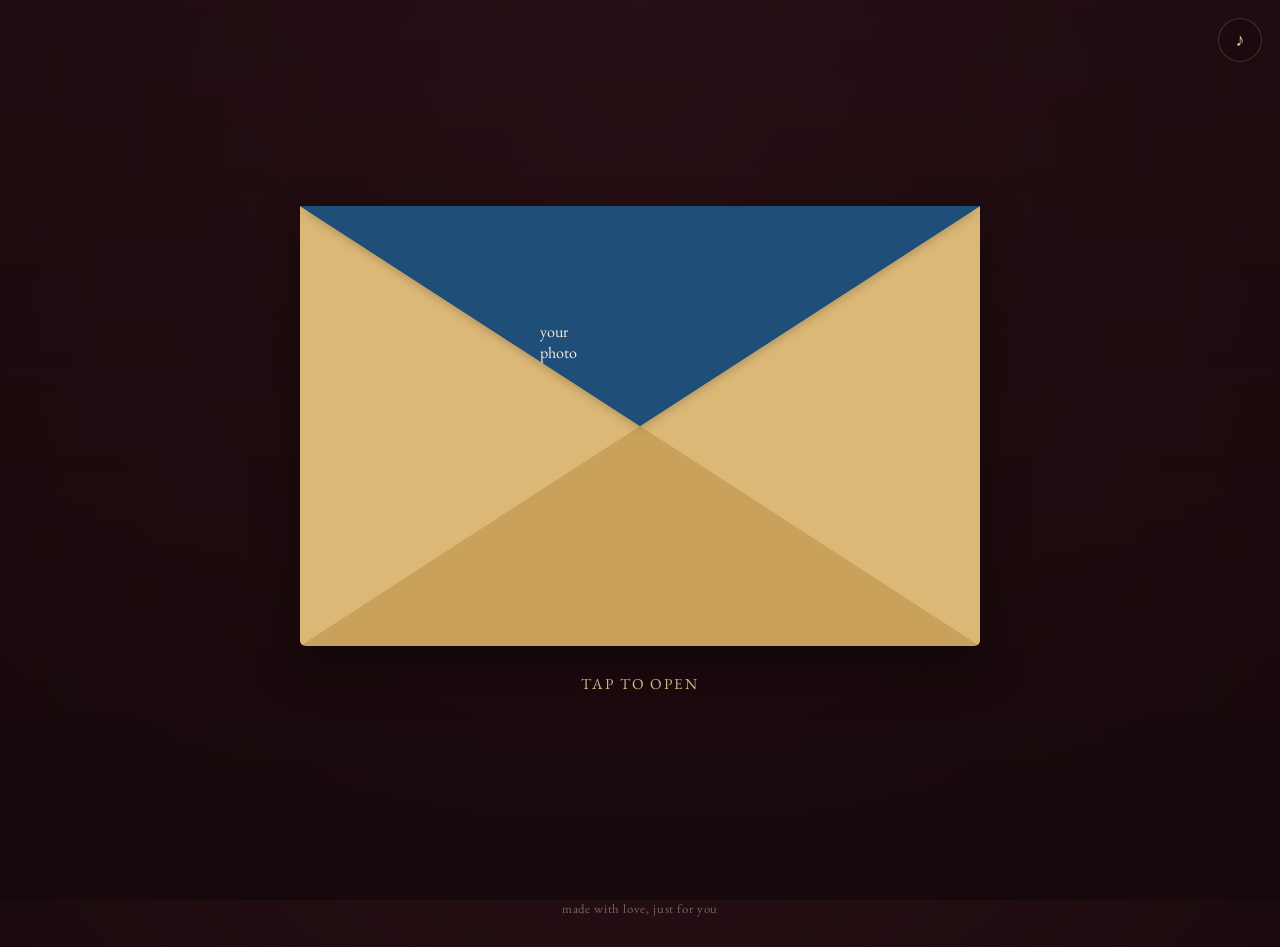
==== commit 49e9e012: "Update index.html" ====
--- a/index.html
+++ b/index.html
@@ -749,8 +749,8 @@
   <!-- Photo 1 -->
   <div class="polaroid">
     <div class="frame">
-      <img class="photo front" src="AnisKhai/Polaroid1_OFD1.JPG" alt="Our First Date">
-      <img class="photo back" src="AnisKhai/Polaroid1_OFD2.JPG" alt="Our First Date 2">
+      <img class="photo front" src="AnisKhai/Polaroid1_OFD1.PNG" alt="Our First Date">
+      <img class="photo back" src="AnisKhai/Polaroid1_OFD2.PNG" alt="Our First Date 2">
     </div>
     <span class="cap">Our First Date ❤️</span>
   </div>
@@ -758,8 +758,8 @@
   <!-- Photo 2 -->
   <div class="polaroid">
     <div class="frame">
-      <img class="photo front" src="AnisKhai/Polaroid2_FM1.JPG" alt="Favorite Memory">
-      <img class="photo back" src="AnisKhai/Polaroid2_FM2.JPG" alt="Favorite Memory 2">
+      <img class="photo front" src="AnisKhai/Polaroid2_FM1.PNG" alt="Favorite Memory">
+      <img class="photo back" src="AnisKhai/Polaroid2_FM2.PNG" alt="Favorite Memory 2">
     </div>
     <span class="cap">Favorite Memory 🥰</span>
   </div>
@@ -767,8 +767,8 @@
   <!-- Photo 3 -->
   <div class="polaroid">
     <div class="frame">
-      <img class="photo front" src="AnisKhai/Polaroid3_AF1.JPG" alt="Forever & Always">
-      <img class="photo back" src="AnisKhai/Polaroid3_AF2.JPG" alt="Forever & Always 2">
+      <img class="photo front" src="AnisKhai/Polaroid3_AF1.PNG" alt="Forever & Always">
+      <img class="photo back" src="AnisKhai/Polaroid3_AF2.PNG" alt="Forever & Always 2">
     </div>
     <span class="cap"> Always Forever 😇</span>
   </div>
@@ -776,8 +776,8 @@
   <!-- Photo 4 -->
   <div class="polaroid">
     <div class="frame">
-      <img class="photo front" src="AnisKhai/Promise1.JPG" alt="Forever & Always">
-      <img class="photo back" src="AnisKhai/KAkiss1.JPG" alt="Forever & Always 2">
+      <img class="photo front" src="AnisKhai/Promise1.PNG" alt="Forever & Always">
+      <img class="photo back" src="AnisKhai/KAkiss1.PNG" alt="Forever & Always 2">
     </div>
     <span class="cap"> Our Promise 👩‍❤️‍👨💋 </span>
   </div>
@@ -785,8 +785,8 @@
  <!-- Photo 5 -->
   <div class="polaroid">
     <div class="frame">
-      <img class="photo front" src="AnisKhai/Promise2.JPG" alt="Forever & Always">
-      <img class="photo back" src="AnisKhai/KAkiss2.JPG" alt="Forever & Always 2">
+      <img class="photo front" src="AnisKhai/Promise2.PNG" alt="Forever & Always">
+      <img class="photo back" src="AnisKhai/KAkiss2.PNG" alt="Forever & Always 2">
     </div>
     <span class="cap"> Our Promise 👩‍❤️‍👨💋 </span>
   </div>
@@ -813,7 +813,7 @@
 <!-- Gallery 1 -->
 <div class="g-item">
     <div class="g-frame">
-        <img id="gallery0" src="AnisKhai/G1_1.jpg" alt="Gallery 1">
+        <img id="gallery0" src="AnisKhai/G1_1.PNG" alt="Gallery 1">
     </div>
 
     <div class="g-footer">
@@ -827,7 +827,7 @@
 <!-- Gallery 2 -->
 <div class="g-item">
     <div class="g-frame">
-        <img id="gallery1" src="AnisKhai/G2_1.jpg" alt="Gallery 2">
+        <img id="gallery1" src="AnisKhai/G2_1.PNG" alt="Gallery 2">
     </div>
 
     <div class="g-footer">
@@ -841,7 +841,7 @@
 <!-- Gallery 3 -->
 <div class="g-item">
     <div class="g-frame">
-        <img id="gallery2" src="AnisKhai/G3_1.jpg" alt="Gallery 3">
+        <img id="gallery2" src="AnisKhai/G3_1.PNG" alt="Gallery 3">
     </div>
 
     <div class="g-footer">
@@ -855,7 +855,7 @@
 <!-- Gallery 4 -->
 <div class="g-item">
     <div class="g-frame">
-        <img id="gallery3" src="AnisKhai/G4_1.jpg" alt="Gallery 4">
+        <img id="gallery3" src="AnisKhai/G4_1.PNG" alt="Gallery 4">
     </div>
 
     <div class="g-footer">
@@ -869,7 +869,7 @@
 <!-- Gallery 5 -->
 <div class="g-item">
     <div class="g-frame">
-        <img id="gallery4" src="AnisKhai/G5_1.jpg" alt="Gallery 5">
+        <img id="gallery4" src="AnisKhai/G5_1.PNG" alt="Gallery 5">
     </div>
 
     <div class="g-footer">
@@ -883,7 +883,7 @@
 <!-- Gallery 6 -->
 <div class="g-item">
     <div class="g-frame">
-        <img id="gallery5" src="AnisKhai/G6_1.jpg" alt="Gallery 6">
+        <img id="gallery5" src="AnisKhai/G6_1.PNG" alt="Gallery 6">
     </div>
 
     <div class="g-footer">
@@ -897,7 +897,7 @@
 <!-- Gallery 7 -->
 <div class="g-item">
     <div class="g-frame">
-        <img id="gallery6" src="AnisKhai/G7_1.jpg" alt="Gallery 7">
+        <img id="gallery6" src="AnisKhai/G7_1.PNG" alt="Gallery 7">
     </div>
 
     <div class="g-footer">
@@ -911,7 +911,7 @@
 <!-- Gallery 8 -->
 <div class="g-item">
     <div class="g-frame">
-        <img id="gallery7" src="AnisKhai/G8_1.jpg" alt="Gallery 8">
+        <img id="gallery7" src="AnisKhai/G8_1.PNG" alt="Gallery 8">
     </div>
 
     <div class="g-footer">
@@ -925,7 +925,7 @@
 <!-- Gallery 9 -->
 <div class="g-item">
     <div class="g-frame">
-        <img id="gallery8" src="AnisKhai/G9_1.jpg" alt="Gallery 9">
+        <img id="gallery8" src="AnisKhai/G9_1.PNG" alt="Gallery 9">
     </div>
 
     <div class="g-footer">
@@ -939,7 +939,7 @@
 <!-- Gallery 10 -->
 <div class="g-item">
     <div class="g-frame">
-        <img id="gallery9" src="AnisKhai/G10_1.jpg" alt="Gallery 9">
+        <img id="gallery9" src="AnisKhai/G10_1.PNG" alt="Gallery 9">
     </div>
 
     <div class="g-footer">
@@ -953,7 +953,7 @@
 <!-- Gallery 11 -->
 <div class="g-item">
     <div class="g-frame">
-        <img id="gallery10" src="AnisKhai/G11_1.jpg" alt="Gallery 11">
+        <img id="gallery10" src="AnisKhai/G11_1.PNG" alt="Gallery 11">
     </div>
 
     <div class="g-footer">
@@ -967,7 +967,7 @@
 <!-- Gallery 12 -->
 <div class="g-item">
     <div class="g-frame">
-        <img id="gallery11" src="AnisKhai/G12_1.jpg" alt="Gallery 12">
+        <img id="gallery11" src="AnisKhai/G12_1.PNG" alt="Gallery 12">
     </div>
 
     <div class="g-footer">
@@ -981,7 +981,7 @@
 <!-- Gallery 13 -->
 <div class="g-item">
     <div class="g-frame">
-        <img id="gallery12" src="AnisKhai/G13_1.jpg" alt="Gallery 13">
+        <img id="gallery12" src="AnisKhai/G13_1.PNG" alt="Gallery 13">
     </div>
 
     <div class="g-footer">
@@ -995,7 +995,7 @@
 <!-- Gallery 14 -->
 <div class="g-item">
     <div class="g-frame">
-        <img id="gallery13" src="AnisKhai/G14_1.jpg" alt="Gallery 14">
+        <img id="gallery13" src="AnisKhai/G14_1.PNG" alt="Gallery 14">
     </div>
 
     <div class="g-footer">
@@ -1009,7 +1009,7 @@
 <!-- Gallery 15 -->
 <div class="g-item">
     <div class="g-frame">
-        <img id="gallery14" src="AnisKhai/G15_1.jpg" alt="Gallery 15">
+        <img id="gallery14" src="AnisKhai/G15_1.PNG" alt="Gallery 15">
     </div>
 
     <div class="g-footer">
@@ -1113,158 +1113,158 @@
 const galleries = [
     // Gallery 1
     [
-        "AnisKhai/G1_1.jpg",
-        "AnisKhai/G1_2.jpg",
-        "AnisKhai/G1_3.jpg",
-	"AnisKhai/G1_4.jpg",
-	"AnisKhai/G1_5.jpg",
-	"AnisKhai/G1_6.jpg"
+        "AnisKhai/G1_1.PNG",
+        "AnisKhai/G1_2.PNG",
+        "AnisKhai/G1_3.PNG",
+	"AnisKhai/G1_4.PNG",
+	"AnisKhai/G1_5.PNG",
+	"AnisKhai/G1_6.PNG"
     ],
 
     // Gallery 2
     [
-        "AnisKhai/G2_1.jpg",
-        "AnisKhai/G2_2.jpg",
-        "AnisKhai/G2_3.jpg",
-	"AnisKhai/G2_4.jpg",
-	"AnisKhai/G2_5.jpg",
-	"AnisKhai/G2_6.jpg"
+        "AnisKhai/G2_1.PNG",
+        "AnisKhai/G2_2.PNG",
+        "AnisKhai/G2_3.PNG",
+	"AnisKhai/G2_4.PNG",
+	"AnisKhai/G2_5.PNG",
+	"AnisKhai/G2_6.PNG"
     ],
 
     // Gallery 3
     [
-        "AnisKhai/G3_1.jpg",
-        "AnisKhai/G3_2.jpg",
-	"AnisKhai/G3_3.jpg",
-	"AnisKhai/G3_4.jpg",
-	"AnisKhai/G3_5.jpg",
-        "AnisKhai/G3_6.jpg"
+        "AnisKhai/G3_1.PNG",
+        "AnisKhai/G3_2.PNG",
+	"AnisKhai/G3_3.PNG",
+	"AnisKhai/G3_4.PNG",
+	"AnisKhai/G3_5.PNG",
+        "AnisKhai/G3_6.PNG"
     ],
 
     // Gallery 4
     [
-        "AnisKhai/G4_1.jpg",
-        "AnisKhai/G4_2.jpg",
-        "AnisKhai/G4_3.jpg",
-	"AnisKhai/G4_4.jpg",
-	"AnisKhai/G4_5.jpg",
-	"AnisKhai/G4_6.jpg",
+        "AnisKhai/G4_1.PNG",
+        "AnisKhai/G4_2.PNG",
+        "AnisKhai/G4_3.PNG",
+	"AnisKhai/G4_4.PNG",
+	"AnisKhai/G4_5.PNG",
+	"AnisKhai/G4_6.PNG",
     ],
 
     // Gallery 5
     [
-        "AnisKhai/G5_1.jpg",
-        "AnisKhai/G5_2.jpg",
-        "AnisKhai/G5_3.jpg",
-	"AnisKhai/G5_4.jpg",
-	"AnisKhai/G5_5.jpg",
-	"AnisKhai/G5_6.jpg"
+        "AnisKhai/G5_1.PNG",
+        "AnisKhai/G5_2.PNG",
+        "AnisKhai/G5_3.PNG",
+	"AnisKhai/G5_4.PNG",
+	"AnisKhai/G5_5.PNG",
+	"AnisKhai/G5_6.PNG"
     ],
 
     // Gallery 6
     [
-        "AnisKhai/G6_1.jpg",
-        "AnisKhai/G6_2.jpg",
-	"AnisKhai/G6_3.jpg",
-	"AnisKhai/G6_4.jpg",
-	"AnisKhai/G6_5.jpg",
-        "AnisKhai/G6_6.jpg"
+        "AnisKhai/G6_1.PNG",
+        "AnisKhai/G6_2.PNG",
+	"AnisKhai/G6_3.PNG",
+	"AnisKhai/G6_4.PNG",
+	"AnisKhai/G6_5.PNG",
+        "AnisKhai/G6_6.PNG"
     ],
 
     // Gallery 7
     [
-        "AnisKhai/G7_1.jpg",
-        "AnisKhai/G7_2.jpg",
-        "AnisKhai/G7_3.jpg",
-	"AnisKhai/G7_4.jpg",
-	"AnisKhai/G7_5.jpg",
-	"AnisKhai/G7_6.jpg"
+        "AnisKhai/G7_1.PNG",
+        "AnisKhai/G7_2.PNG",
+        "AnisKhai/G7_3.PNG",
+	"AnisKhai/G7_4.PNG",
+	"AnisKhai/G7_5.PNG",
+	"AnisKhai/G7_6.PNG"
     ],
 
    // Gallery 8
    [
-    	"AnisKhai/G8_1.jpg",
-    	"AnisKhai/G8_2.jpg",
-    	"AnisKhai/G8_3.jpg",
-    	"AnisKhai/G8_4.jpg",
-    	"AnisKhai/G8_5.jpg",
-    	"AnisKhai/G8_6.jpg"
+    	"AnisKhai/G8_1.PNG",
+    	"AnisKhai/G8_2.PNG",
+    	"AnisKhai/G8_3.PNG",
+    	"AnisKhai/G8_4.PNG",
+    	"AnisKhai/G8_5.PNG",
+    	"AnisKhai/G8_6.PNG"
    ],
 
    // Gallery 9
    [
-    	"AnisKhai/G9_1.jpg",
-   	"AnisKhai/G9_2.jpg",
-    	"AnisKhai/G9_3.jpg",
-    	"AnisKhai/G9_4.jpg",
-    	"AnisKhai/G9_5.jpg",
-    	"AnisKhai/G9_6.jpg"
+    	"AnisKhai/G9_1.PNG",
+   	"AnisKhai/G9_2.PNG",
+    	"AnisKhai/G9_3.PNG",
+    	"AnisKhai/G9_4.PNG",
+    	"AnisKhai/G9_5.PNG",
+    	"AnisKhai/G9_6.PNG"
    ],
 
 
    // Gallery 10
    [
-    	"AnisKhai/G10_1.jpg",
-   	"AnisKhai/G10_2.jpg",
-    	"AnisKhai/G10_3.jpg",
-    	"AnisKhai/G10_4.jpg",
-    	"AnisKhai/G10_5.jpg",
-    	"AnisKhai/G10_6.jpg"
+    	"AnisKhai/G10_1.PNG",
+   	"AnisKhai/G10_2.PNG",
+    	"AnisKhai/G10_3.PNG",
+    	"AnisKhai/G10_4.PNG",
+    	"AnisKhai/G10_5.PNG",
+    	"AnisKhai/G10_6.PNG"
    ],
 
 
    // Gallery 11
    [
-    	"AnisKhai/G11_1.jpg",
-   	"AnisKhai/G11_2.jpg",
-    	"AnisKhai/G11_3.jpg",
-    	"AnisKhai/G11_4.jpg",
-    	"AnisKhai/G11_5.jpg",
-    	"AnisKhai/G11_6.jpg"
+    	"AnisKhai/G11_1.PNG",
+   	"AnisKhai/G11_2.PNG",
+    	"AnisKhai/G11_3.PNG",
+    	"AnisKhai/G11_4.PNG",
+    	"AnisKhai/G11_5.PNG",
+    	"AnisKhai/G11_6.PNG"
    ],
 
 
    // Gallery 12
    [
-    	"AnisKhai/G12_1.jpg",
-   	"AnisKhai/G12_2.jpg",
-    	"AnisKhai/G12_3.jpg",
-    	"AnisKhai/G12_4.jpg",
-    	"AnisKhai/G12_5.jpg",
-    	"AnisKhai/G12_6.jpg"
+    	"AnisKhai/G12_1.PNG",
+   	"AnisKhai/G12_2.PNG",
+    	"AnisKhai/G12_3.PNG",
+    	"AnisKhai/G12_4.PNG",
+    	"AnisKhai/G12_5.PNG",
+    	"AnisKhai/G12_6.PNG"
    ],
 
 
    // Gallery 13
    [
-    	"AnisKhai/G13_1.jpg",
-   	"AnisKhai/G13_2.jpg",
-    	"AnisKhai/G13_3.jpg",
-    	"AnisKhai/G13_4.jpg",
-    	"AnisKhai/G13_5.jpg",
-    	"AnisKhai/G13_6.jpg"
+    	"AnisKhai/G13_1.PNG",
+   	"AnisKhai/G13_2.PNG",
+    	"AnisKhai/G13_3.PNG",
+    	"AnisKhai/G13_4.PNG",
+    	"AnisKhai/G13_5.PNG",
+    	"AnisKhai/G13_6.PNG"
    ],
 
 
    // Gallery 14
    [
-    	"AnisKhai/G14_1.jpg",
-   	"AnisKhai/G14_2.jpg",
-    	"AnisKhai/G14_3.jpg",
-    	"AnisKhai/G14_4.jpg",
-    	"AnisKhai/G14_5.jpg",
-    	"AnisKhai/G14_6.jpg"
+    	"AnisKhai/G14_1.PNG",
+   	"AnisKhai/G14_2.PNG",
+    	"AnisKhai/G14_3.PNG",
+    	"AnisKhai/G14_4.PNG",
+    	"AnisKhai/G14_5.PNG",
+    	"AnisKhai/G14_6.PNG"
    ],
 
 
    // Gallery 15
    [
-    	"AnisKhai/G15_1.jpg",
-   	"AnisKhai/G15_2.jpg",
-    	"AnisKhai/G15_3.jpg",
-    	"AnisKhai/G15_4.jpg",
-    	"AnisKhai/G15_5.jpg",
-    	"AnisKhai/G15_6.jpg"
+    	"AnisKhai/G15_1.PNG",
+   	"AnisKhai/G15_2.PNG",
+    	"AnisKhai/G15_3.PNG",
+    	"AnisKhai/G15_4.PNG",
+    	"AnisKhai/G15_5.PNG",
+    	"AnisKhai/G15_6.PNG"
    ],
 ];
 
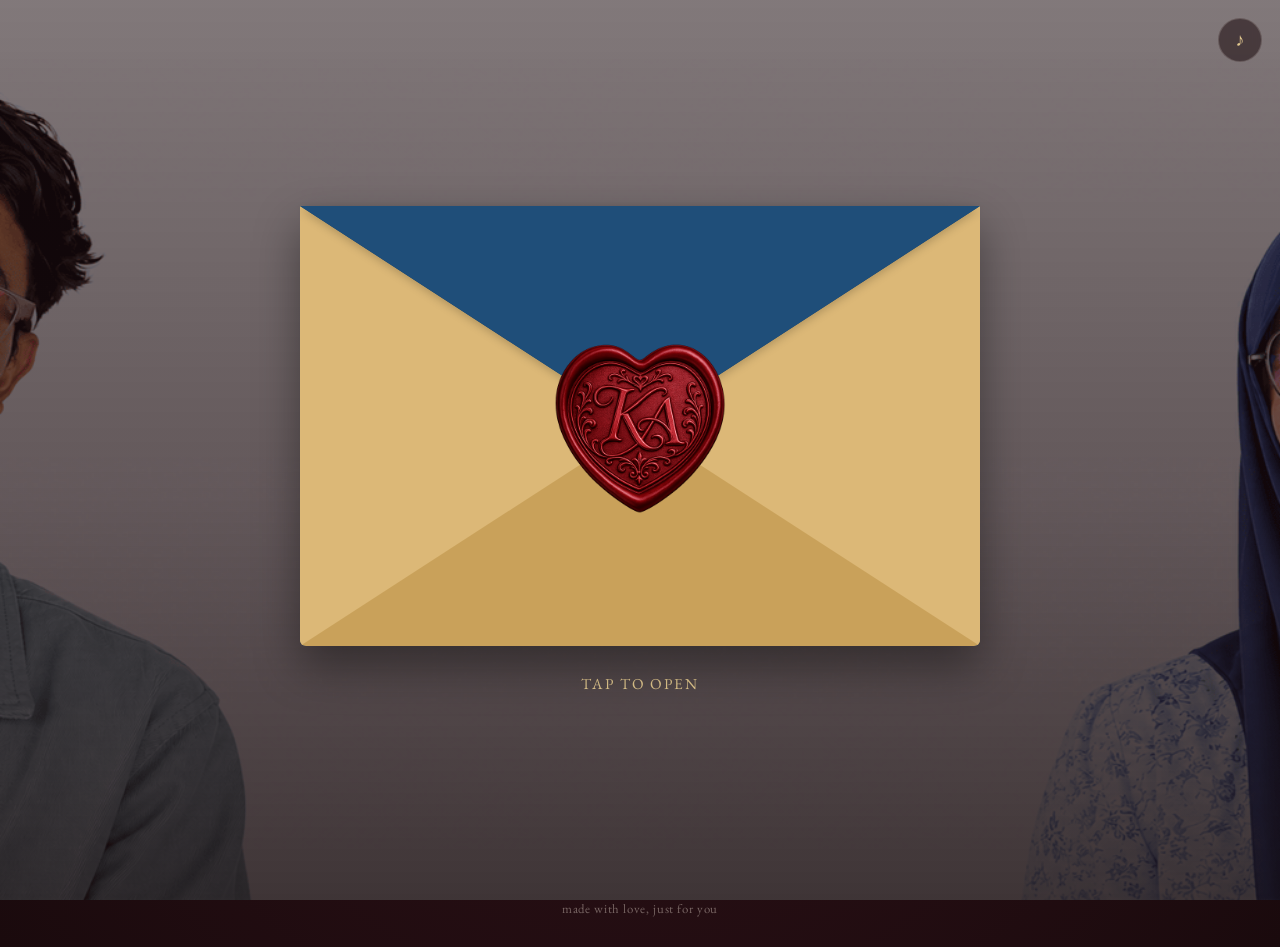
==== commit fbec5455: "Update index.html" ====
--- a/index.html
+++ b/index.html
@@ -6,619 +6,12 @@
 <title>For You</title>
 <link rel="preconnect" href="https://fonts.googleapis.com">
 <link href="https://fonts.googleapis.com/css2?family=Cormorant+Garamond:ital,wght@0,400;0,500;0,600;1,400&family=Parisienne&family=EB+Garamond:ital@0;1&family=UnifrakturMaguntia&display=swap" rel="stylesheet">
-<style>
-  :root{
-    --wine:#2b1016;
-    --wine-deep:#1a0a0d;
-    --ivory:#f4e9dd;
-    --gold:#c9a15a;
-    --gold-soft:#e3c98f;
-    --rose:#c98f8a;
-    --line: rgba(244,233,221,0.18);
-  }
-  *{box-sizing:border-box;}
-  html,body{margin:0;padding:0;}
-  body{
-    min-height:100vh;
-    background:
-      radial-gradient(ellipse at 50% 0%, #3a1620 0%, var(--wine) 45%, var(--wine-deep) 100%);
-    font-family:'EB Garamond', serif;
-    color:var(--ivory);
-    overflow-x:hidden;
-    position:relative;
-  }
-
-  /* full-page background photo — replace the src below with your own image */
-  .page-bg{position:fixed;inset:0;z-index:0;overflow:hidden;}
-  .page-bg-img{width:100%;height:100%;object-fit:cover;display:block;}
-  .page-bg-overlay{
-    position:fixed;inset:0;z-index:0;pointer-events:none;
-    background:linear-gradient(180deg, rgba(26,10,13,0.55) 0%, rgba(26,10,13,0.68) 55%, rgba(20,8,10,0.82) 100%);
-  }
-
-  /* ambient floating particles */
-  .petals{position:fixed;inset:0;pointer-events:none;z-index:1;}
-  .petal{
-    position:absolute;
-    top:-5%;
-    width:10px;height:10px;
-    background:var(--rose);
-    opacity:0.35;
-    border-radius:0 100% 0 100%;
-    animation:fall linear infinite;
-  }
-  @keyframes fall{
-    0%{transform:translateY(0) rotate(0deg);}
-    100%{transform:translateY(110vh) rotate(360deg);}
-  }
-
-  .stage{
-    position:relative;
-    min-height:100vh;
-    display:flex;
-    align-items:center;
-    justify-content:center;
-    z-index:2;
-    opacity:1;
-    transition:opacity 0.6s ease;
-  }
-  .stage.fade-out{opacity:0;}
-  .stage.hidden{display:none;}
-
-  /* ---------- ENVELOPE (680 × 440) ---------- */
-
-.envelope-wrap{
-    perspective:1600px;
-    cursor:pointer;
-    user-select:none;
-    transform:scale(var(--env-scale,1));
-    transform-origin:top center;
-}
-
-@media (max-width:768px){
-    .envelope-wrap{
-        --env-scale:0.75;
-    }
-}
-
-@media (max-width:480px){
-    .envelope-wrap{
-        --env-scale:0.52;
-    }
-}
-
-@media (max-width:360px){
-    .envelope-wrap{
-        --env-scale:0.42;
-    }
-}
-
-.envelope{
-    position:relative;
-    width:680px;
-    height:440px;
-    margin:0 auto;
-    border-bottom-left-radius:6px;
-    border-bottom-right-radius:6px;
-    background:#1F4E79;
-    box-shadow:0 20px 45px rgba(0,0,0,.4);
-    transition:transform .6s ease;
-}
-
-.envelope-wrap:hover .envelope{
-    transform:translateY(-4px);
-}
-
-.front{
-    position:absolute;
-    inset:0;
-    width:0;
-    height:0;
-}
-
-.hint{
-    width:680px;
-    margin:28px auto 0;
-    text-align:center;
-    font-size:0.95rem;
-    letter-spacing:0.12em;
-    text-transform:uppercase;
-    color:var(--gold-soft);
-}
-
-/* ---------- TOP FLAP ---------- */
-.flap{
-    border-left:340px solid transparent;
-    border-right:340px solid transparent;
-    border-top:220px solid #1F4E79;
-    border-bottom:0 solid transparent;
-
-    transition:transform .6s ease, opacity .5s ease;
-    pointer-events:none;
-    z-index:3;
-    filter:drop-shadow(0 3px 4px rgba(0,0,0,.2));
-}
-
-.envelope.open .flap{
-    transform:translateY(-90px) scale(.92);
-    opacity:0;
-}
-
-/* ---------- POCKET ---------- */
-.pocket{
-    border-left:340px solid #dcb877;
-    border-right:340px solid #dcb877;
-    border-top:220px solid transparent;
-    border-bottom:220px solid #c9a15a;
-
-    border-bottom-left-radius:6px;
-    border-bottom-right-radius:6px;
-
-    pointer-events:none;
-    z-index:2;
-}
-
-/* ---------- WAX SEAL ---------- */
-.seal{
-    position:absolute;
-    top:215px;
-    left:50%;
-    transform:translate(-50%,-50%);
-    width:200px;
-    height:200px;
-
-    border-radius:0;
-    overflow:hidden;
-    background:transparent;
-    box-shadow:none;
-
-    z-index:4;
-    transition:opacity .4s ease, transform .4s ease;
-}
-
-.seal-img{
-    width:100%;
-    height:100%;
-    object-fit:contain; /* or cover */
-    display:block;
-}
-
-/* ---------- LETTER ---------- */
-.env-letter{
-    position:absolute;
-    left:6%;
-    right:6%;
-    bottom:6%;
-
-    height:0;
-    opacity:0;
-    visibility:hidden;
-
-    background:var(--ivory);
-    border-radius:4px;
-
-    overflow:hidden;
-    z-index:1;
-
-    transition:
-        height .7s ease .3s,
-        bottom .7s ease .3s,
-        opacity .3s ease .3s,
-        visibility 0s linear .3s,
-        box-shadow .3s ease .3s;
-}
-
-.envelope.open .env-letter{
-    height:130%;
-    bottom:40%;
-    opacity:1;
-    visibility:visible;
-
-    box-shadow:0 10px 30px rgba(0,0,0,.3);
-}
-
-  /* ---------- LETTER PAGE ---------- */
-.letter-page{
-    display:none;
-    max-width:750px;
-    width:100vw;
-    margin:60px auto 100px;
-    background:var(--ivory);
-    color:#2b1016;
-    padding:min(8vw,60px) min(7vw,56px);
-    border-radius:3px;
-    box-shadow:0 40px 90px rgba(0,0,0,0.5);
-    position:relative;
-    z-index:2;
-    animation:rise 1s ease both;
-}
-
-@keyframes rise{
-    from{
-        opacity:0;
-        transform:translateY(40px);
-    }
-    to{
-        opacity:1;
-        transform:translateY(0);
-    }
-}
-
-.letter-page.show{
-    display:block;
-}
-
-/* ---------- LETTER TEXT ---------- */
-.letter div{
-    margin:2px 0;
-    line-height:1.5;
-}
-
-.heart{
-    display:flex;
-    justify-content:center;
-    align-items:center;
-    width:fit-content;
-    margin:0 auto 15px;
-    font-size:90px;
-    color:var(--rose);
-    cursor:pointer;
-    user-select:none;
-    animation:heartbeat 1.5s infinite;
-    transition:.3s;
-}
-
-.heart:hover{
-    transform:scale(1.15);
-    color:#6e1f22;
-}
-
-@keyframes heartbeat{
-    0%,100%{
-        transform: scale(1);
-    }
-    25%{
-        transform: scale(1.2);
-    }
-    50%{
-        transform: scale(1.35);
-    }
-    75%{
-        transform: scale(1.2);
-    }
-}
-
-
-  .eyebrow{
-    text-align:center;
-    font-family:'EB Garamond',serif;
-    font-style:italic;
-    letter-spacing:0.2em;
-    text-transform:uppercase;
-    font-size:0.78rem;
-    color:var(--rose);
-    margin-bottom:6px;
-  }
-  h1.title{
-    font-family:'Parisienne',cursive;
-    font-weight:400;
-    text-align:center;
-    font-size:clamp(2.4rem,7vw,3.4rem);
-    color:#6e1f22;
-    margin:0 0 28px;
-  }
-  .divider{
-    width:80px;height:1px;
-    background:linear-gradient(90deg,transparent,var(--gold),transparent);
-    margin:0 auto 32px;
-  }
-  .body-text{
-    font-size:1.18rem;
-    line-height:1.85;
-    font-family:'Cormorant Garamond',serif;
-    text-align: justify;
-    text-justify: inter-word; /* Improves spacing in some browsers */
-  }
-  .body-text p{margin:0 0 22px;}
-  .body-text .placeholder{
-    background:rgba(201,161,90,0.18);
-    border-radius:3px;
-    padding:0 4px;
-  }
-  .signoff{
-    margin-top:36px;
-    text-align:right;
-    font-family:'Parisienne',cursive;
-    font-size:1.8rem;
-    color:#6e1f22;
-  }
-
-/* ---------- PHOTO STRIP ---------- */
-
-.photos{
-    display:flex;
-    gap:18px;
-    justify-content:center;
-    flex-wrap:wrap;
-    margin:36px 0 8px;
-}
-
-.polaroid{
-    background:#d2b48c;
-    padding:10px 10px 20px;
-    box-shadow:0 12px 24px rgba(0,0,0,.25);
-    width:200px;
-    height:240px;
-    transform:rotate(var(--r,-3deg));
-    transition:transform .3s ease;
-}
-
-.polaroid:nth-child(2){
-    --r:2deg;
-}
-
-.polaroid:nth-child(3){
-    --r:-1.5deg;
-}
-
-.polaroid:hover{
-    transform:rotate(0deg) scale(1.05);
-}
-
-.polaroid .frame{
-    position:relative;
-    width:100%;
-    aspect-ratio:1/1;
-    overflow:hidden;
-}
-
-/* Both images */
-.polaroid .frame .photo{
-    position:absolute;
-    top:0;
-    left:0;
-    width:100%;
-    height:100%;
-    object-fit:cover;
-    transition:opacity .4s ease;
-}
-
-/* Show first image */
-.polaroid .frame .front{
-    opacity:1;
-}
-
-/* Hide second image */
-.polaroid .frame .back{
-    opacity:0;
-}
-
-/* Swap images on hover */
-.polaroid:hover .frame .front{
-    opacity:0;
-}
-
-.polaroid:hover .frame .back{
-    opacity:1;
-}
-
-.polaroid .cap{
-    display:block;
-    text-align:center;
-    font-family:'EB Garamond',serif;
-    font-style:italic;
-    font-size:1rem;
-    color:#6e1f22;
-    margin-top:10px;
-}
-
-  .back-btn{
-    display:block;
-    width:fit-content;
-    position:static;
-    margin:0 auto 8px;
-    font-size:1.4rem;
-    line-height:1;
-    background:none;
-    border:none;
-    color:var(--rose);
-    opacity:0.75;
-    cursor:pointer;
-    padding:8px;
-    z-index:10;
-    pointer-events:auto;
-    transition:opacity 0.25s ease, color 0.25s ease, transform 0.25s ease;
-  }
-  .back-btn:hover{
-    opacity:1;
-    color:#6e1f22;
-    transform:scale(1.15);
-  }
-
-  .more-wrap{
-    text-align:center;
-    margin-top:38px;
-  }
-  .more-btn{
-    font-family:'EB Garamond',serif;
-    font-style:italic;
-    font-size:1rem;
-    letter-spacing:0.04em;
-    background:none;
-    border:1px solid rgba(110,31,34,0.4);
-    color:#6e1f22;
-    padding:10px 26px;
-    border-radius:30px;
-    cursor:pointer;
-    transition:background 0.3s ease, color 0.3s ease;
-  }
-  .more-btn:hover{
-    background:#6e1f22;
-    color:var(--ivory);
-  }
-
-  /* ---------- GALLERY PAGE ---------- */
-.gallery-page{
-    display:none;
-    max-width:950px;
-    width:95vw;
-    margin:60px auto 100px;
-    background:var(--ivory);
-    color:#2b1016;
-    padding:min(6vw,60px);
-    border-radius:3px;
-    box-shadow:0 40px 90px rgba(0,0,0,.5);
-    position:relative;
-    z-index:2;
-    animation:rise .8s ease both;
-}
-
-.gallery-page.show{
-    display:block;
-}
-
-.gallery-title{
-    font-size:clamp(2.2rem,6vw,3rem);
-}
-
-/* ---------- GALLERY GRID ---------- */
-
-.gallery-grid{
-    display:grid;
-    grid-template-columns:repeat(auto-fit,minmax(250px,1fr));
-    gap:30px;
-    margin-top:30px;
-}
-
-/* ---------- CARD ---------- */
-
-.g-item{
-    background:#d2b48c;
-    padding:12px 12px 18px;
-    box-shadow:0 12px 24px rgba(0,0,0,.25);
-    text-align:center;
-    transition:.3s;
-    display:flex;
-    flex-direction:column;
-}
-
-.g-item:hover{
-    transform:translateY(-5px);
-}
-
-/* ---------- PHOTO ---------- */
-
-.g-frame{
-    position:relative;
-    width:100%;
-    height:280px;          /* BIGGER IMAGE */
-    overflow:hidden;
-    background:#fff;
-    margin-bottom:12px;
-}
-
-.g-frame img{
-    width:100%;
-    height:100%;
-    object-fit:cover;
-    display:block;
-}
-
-/* ---------- FOOTER ---------- */
-
-.g-footer{
-    display:flex;
-    align-items:center;
-    justify-content:space-between;
-    gap:10px;
-}
-
-/* ---------- CAPTION ---------- */
-
-.g-text{
-    flex:1;
-    margin:0;
-    text-align:center;
-    font-family:'EB Garamond',serif;
-    font-style:italic;
-    font-size:1.05rem;
-    color:#6e1f22;
-}
-
-.g-text .placeholder{
-    background:none;
-    padding:0;
-}
-
-/* ---------- BUTTON ---------- */
-
-.g-nav{
-    width:38px;
-    height:38px;
-    border:none;
-    border-radius:50%;
-    background:#6e1f22;
-    color:#fff;
-    font-size:18px;
-    cursor:pointer;
-    transition:.3s;
-    flex-shrink:0;
-}
-
-.g-nav:hover{
-    background:#8b3a3d;
-    transform:scale(1.1);
-}
-
-
-  .footer-note{
-    text-align:center;
-    font-size:0.8rem;
-    color:rgba(244,233,221,0.4);
-    padding-bottom:30px;
-    font-family:'EB Garamond',serif;
-    letter-spacing:0.05em;
-    position:relative;
-    z-index:2;
-  }
-
-  @media (prefers-reduced-motion: reduce){
-    .petal, .hint{animation:none;}
-    .envelope, .flap, .env-letter, .seal{transition:none;}
-  }
-
-  /* ---------- MUSIC TOGGLE ---------- */
-  .music-toggle{
-    position:fixed;
-    top:18px;
-    right:18px;
-    z-index:50;
-    width:44px;
-    height:44px;
-    border-radius:50%;
-    border:1px solid var(--line);
-    background:rgba(26,10,13,0.55);
-    color:var(--gold-soft);
-    font-size:1.15rem;
-    display:flex;
-    align-items:center;
-    justify-content:center;
-    cursor:pointer;
-    backdrop-filter:blur(4px);
-    transition:transform .25s ease, background .25s ease;
-  }
-  .music-toggle:hover{
-    transform:scale(1.08);
-    background:rgba(26,10,13,0.8);
-  }
-  .music-toggle.playing{ animation:spin 6s linear infinite; }
-  @keyframes spin{ from{transform:rotate(0deg);} to{transform:rotate(360deg);} }
-</style>
+<link rel="stylesheet" href="styles.css">
 </head>
 <body>
 
 <div class="page-bg">
-  <img class="page-bg-img" src="AnisKhai/Side_by_side_blue5.PNG" alt=""
+  <img class="page-bg-img" src="AnisKhai/Side_by_side_blue5.png" alt=""
        onerror="this.style.display='none';">
 </div>
 <div class="page-bg-overlay"></div>
@@ -637,7 +30,7 @@
         <div class="front pocket"></div>
         <div class="front flap"></div>
         <div class="seal">
-          <img class="seal-img" src="AnisKhai/Love_seal_KA.PNG" alt=""
+          <img class="seal-img" src="AnisKhai/Love_seal_KA.png" alt=""
                onerror="this.style.display='none'; this.nextElementSibling.style.display='flex';">
           <div class="seal-placeholder">
             <span>your<br>photo</span>
@@ -749,8 +142,8 @@
   <!-- Photo 1 -->
   <div class="polaroid">
     <div class="frame">
-      <img class="photo front" src="AnisKhai/Polaroid1_OFD1.PNG" alt="Our First Date">
-      <img class="photo back" src="AnisKhai/Polaroid1_OFD2.PNG" alt="Our First Date 2">
+      <img class="photo front" src="AnisKhai/Polaroid1_OFD1.png" alt="Our First Date">
+      <img class="photo back" src="AnisKhai/Polaroid1_OFD2.png" alt="Our First Date 2">
     </div>
     <span class="cap">Our First Date ❤️</span>
   </div>
@@ -758,8 +151,8 @@
   <!-- Photo 2 -->
   <div class="polaroid">
     <div class="frame">
-      <img class="photo front" src="AnisKhai/Polaroid2_FM1.PNG" alt="Favorite Memory">
-      <img class="photo back" src="AnisKhai/Polaroid2_FM2.PNG" alt="Favorite Memory 2">
+      <img class="photo front" src="AnisKhai/Polaroid2_FM1.png" alt="Favorite Memory">
+      <img class="photo back" src="AnisKhai/Polaroid2_FM2.png" alt="Favorite Memory 2">
     </div>
     <span class="cap">Favorite Memory 🥰</span>
   </div>
@@ -767,8 +160,8 @@
   <!-- Photo 3 -->
   <div class="polaroid">
     <div class="frame">
-      <img class="photo front" src="AnisKhai/Polaroid3_AF1.PNG" alt="Forever & Always">
-      <img class="photo back" src="AnisKhai/Polaroid3_AF2.PNG" alt="Forever & Always 2">
+      <img class="photo front" src="AnisKhai/Polaroid3_AF1.png" alt="Forever & Always">
+      <img class="photo back" src="AnisKhai/Polaroid3_AF2.png" alt="Forever & Always 2">
     </div>
     <span class="cap"> Always Forever 😇</span>
   </div>
@@ -776,8 +169,8 @@
   <!-- Photo 4 -->
   <div class="polaroid">
     <div class="frame">
-      <img class="photo front" src="AnisKhai/Promise1.PNG" alt="Forever & Always">
-      <img class="photo back" src="AnisKhai/KAkiss1.PNG" alt="Forever & Always 2">
+      <img class="photo front" src="AnisKhai/Promise1.png" alt="Forever & Always">
+      <img class="photo back" src="AnisKhai/KAkiss1.png" alt="Forever & Always 2">
     </div>
     <span class="cap"> Our Promise 👩‍❤️‍👨💋 </span>
   </div>
@@ -785,8 +178,8 @@
  <!-- Photo 5 -->
   <div class="polaroid">
     <div class="frame">
-      <img class="photo front" src="AnisKhai/Promise2.PNG" alt="Forever & Always">
-      <img class="photo back" src="AnisKhai/KAkiss2.PNG" alt="Forever & Always 2">
+      <img class="photo front" src="AnisKhai/Promise2.png" alt="Forever & Always">
+      <img class="photo back" src="AnisKhai/KAkiss2.png" alt="Forever & Always 2">
     </div>
     <span class="cap"> Our Promise 👩‍❤️‍👨💋 </span>
   </div>
@@ -813,7 +206,7 @@
 <!-- Gallery 1 -->
 <div class="g-item">
     <div class="g-frame">
-        <img id="gallery0" src="AnisKhai/G1_1.PNG" alt="Gallery 1">
+        <img id="gallery0" src="AnisKhai/G1_1.png" alt="Gallery 1">
     </div>
 
     <div class="g-footer">
@@ -827,7 +220,7 @@
 <!-- Gallery 2 -->
 <div class="g-item">
     <div class="g-frame">
-        <img id="gallery1" src="AnisKhai/G2_1.PNG" alt="Gallery 2">
+        <img id="gallery1" src="AnisKhai/G2_1.png" alt="Gallery 2">
     </div>
 
     <div class="g-footer">
@@ -841,7 +234,7 @@
 <!-- Gallery 3 -->
 <div class="g-item">
     <div class="g-frame">
-        <img id="gallery2" src="AnisKhai/G3_1.PNG" alt="Gallery 3">
+        <img id="gallery2" src="AnisKhai/G3_1.png" alt="Gallery 3">
     </div>
 
     <div class="g-footer">
@@ -855,7 +248,7 @@
 <!-- Gallery 4 -->
 <div class="g-item">
     <div class="g-frame">
-        <img id="gallery3" src="AnisKhai/G4_1.PNG" alt="Gallery 4">
+        <img id="gallery3" src="AnisKhai/G4_1.png" alt="Gallery 4">
     </div>
 
     <div class="g-footer">
@@ -869,7 +262,7 @@
 <!-- Gallery 5 -->
 <div class="g-item">
     <div class="g-frame">
-        <img id="gallery4" src="AnisKhai/G5_1.PNG" alt="Gallery 5">
+        <img id="gallery4" src="AnisKhai/G5_1.png" alt="Gallery 5">
     </div>
 
     <div class="g-footer">
@@ -883,7 +276,7 @@
 <!-- Gallery 6 -->
 <div class="g-item">
     <div class="g-frame">
-        <img id="gallery5" src="AnisKhai/G6_1.PNG" alt="Gallery 6">
+        <img id="gallery5" src="AnisKhai/G6_1.png" alt="Gallery 6">
     </div>
 
     <div class="g-footer">
@@ -897,7 +290,7 @@
 <!-- Gallery 7 -->
 <div class="g-item">
     <div class="g-frame">
-        <img id="gallery6" src="AnisKhai/G7_1.PNG" alt="Gallery 7">
+        <img id="gallery6" src="AnisKhai/G7_1.png" alt="Gallery 7">
     </div>
 
     <div class="g-footer">
@@ -911,7 +304,7 @@
 <!-- Gallery 8 -->
 <div class="g-item">
     <div class="g-frame">
-        <img id="gallery7" src="AnisKhai/G8_1.PNG" alt="Gallery 8">
+        <img id="gallery7" src="AnisKhai/G8_1.png" alt="Gallery 8">
     </div>
 
     <div class="g-footer">
@@ -925,7 +318,7 @@
 <!-- Gallery 9 -->
 <div class="g-item">
     <div class="g-frame">
-        <img id="gallery8" src="AnisKhai/G9_1.PNG" alt="Gallery 9">
+        <img id="gallery8" src="AnisKhai/G9_1.png" alt="Gallery 9">
     </div>
 
     <div class="g-footer">
@@ -939,7 +332,7 @@
 <!-- Gallery 10 -->
 <div class="g-item">
     <div class="g-frame">
-        <img id="gallery9" src="AnisKhai/G10_1.PNG" alt="Gallery 9">
+        <img id="gallery9" src="AnisKhai/G10_1.png" alt="Gallery 9">
     </div>
 
     <div class="g-footer">
@@ -953,7 +346,7 @@
 <!-- Gallery 11 -->
 <div class="g-item">
     <div class="g-frame">
-        <img id="gallery10" src="AnisKhai/G11_1.PNG" alt="Gallery 11">
+        <img id="gallery10" src="AnisKhai/G11_1.png" alt="Gallery 11">
     </div>
 
     <div class="g-footer">
@@ -967,7 +360,7 @@
 <!-- Gallery 12 -->
 <div class="g-item">
     <div class="g-frame">
-        <img id="gallery11" src="AnisKhai/G12_1.PNG" alt="Gallery 12">
+        <img id="gallery11" src="AnisKhai/G12_1.png" alt="Gallery 12">
     </div>
 
     <div class="g-footer">
@@ -981,7 +374,7 @@
 <!-- Gallery 13 -->
 <div class="g-item">
     <div class="g-frame">
-        <img id="gallery12" src="AnisKhai/G13_1.PNG" alt="Gallery 13">
+        <img id="gallery12" src="AnisKhai/G13_1.png" alt="Gallery 13">
     </div>
 
     <div class="g-footer">
@@ -995,7 +388,7 @@
 <!-- Gallery 14 -->
 <div class="g-item">
     <div class="g-frame">
-        <img id="gallery13" src="AnisKhai/G14_1.PNG" alt="Gallery 14">
+        <img id="gallery13" src="AnisKhai/G14_1.png" alt="Gallery 14">
     </div>
 
     <div class="g-footer">
@@ -1009,7 +402,7 @@
 <!-- Gallery 15 -->
 <div class="g-item">
     <div class="g-frame">
-        <img id="gallery14" src="AnisKhai/G15_1.PNG" alt="Gallery 15">
+        <img id="gallery14" src="AnisKhai/G15_1.png" alt="Gallery 15">
     </div>
 
     <div class="g-footer">
@@ -1029,265 +422,7 @@
 
 <div class="footer-note">made with love, just for you</div>
 
-<script>
-  // ambient petals
-  const petalContainer = document.getElementById('petals');
-  const petalCount = 18;
-  for(let i=0;i<petalCount;i++){
-    const p = document.createElement('div');
-    p.className='petal';
-    p.style.left = Math.random()*100+'vw';
-    p.style.width = p.style.height = (6+Math.random()*8)+'px';
-    p.style.animationDuration = (10+Math.random()*10)+'s';
-    p.style.animationDelay = (Math.random()*10)+'s';
-    p.style.opacity = 0.2+Math.random()*0.3;
-    petalContainer.appendChild(p);
-  }
-
-  const envelope = document.getElementById('envelope');
-  const envelopeWrap = document.getElementById('envelopeWrap');
-  const letterPage = document.getElementById('letterPage');
-  const stage = document.getElementById('stage');
-
-  envelopeWrap.addEventListener('click', () => {
-    if(envelope.classList.contains('open')) return;
-    envelope.classList.add('open');
-    playMusic();
-    setTimeout(() => {
-      stage.classList.add('fade-out');
-      setTimeout(() => {
-        stage.classList.add('hidden');
-        letterPage.classList.add('show');
-      }, 550);
-    }, 1000);
-  });
-
-  // ---------- background music ----------
-  const bgMusic = document.getElementById('bgMusic');
-  const musicToggle = document.getElementById('musicToggle');
-  bgMusic.volume = 0.5;
-
-  function playMusic(){
-    bgMusic.play().then(() => {
-      musicToggle.classList.add('playing');
-      musicToggle.textContent = '♪';
-    }).catch(() => {
-      // autoplay blocked; user can start it manually via the toggle button
-    });
-  }
-
-  musicToggle.addEventListener('click', () => {
-    if(bgMusic.paused){
-      playMusic();
-    } else {
-      bgMusic.pause();
-      musicToggle.classList.remove('playing');
-      musicToggle.textContent = '♪';
-    }
-  });
-
-  // navigation between letter and gallery
-  const letterPageEl = document.getElementById('letterPage');
-  const galleryPage = document.getElementById('galleryPage');
-  document.getElementById('toGallery').addEventListener('click', () => {
-    letterPageEl.classList.remove('show');
-    galleryPage.classList.add('show');
-    window.scrollTo({top:0, behavior:'smooth'});
-  });
-  document.getElementById('toLetter').addEventListener('click', () => {
-    galleryPage.classList.remove('show');
-    letterPageEl.classList.add('show');
-    window.scrollTo({top:0, behavior:'smooth'});
-  });
-
-  document.getElementById('toEnvelope').addEventListener('click', () => {
-    letterPageEl.classList.remove('show');
-    galleryPage.classList.remove('show');
-    envelope.classList.remove('open');
-    stage.classList.remove('hidden');
-    requestAnimationFrame(() => { stage.classList.remove('fade-out'); });
-    window.scrollTo({top:0, behavior:'smooth'});
-  });
-
-
-const galleries = [
-    // Gallery 1
-    [
-        "AnisKhai/G1_1.PNG",
-        "AnisKhai/G1_2.PNG",
-        "AnisKhai/G1_3.PNG",
-	"AnisKhai/G1_4.PNG",
-	"AnisKhai/G1_5.PNG",
-	"AnisKhai/G1_6.PNG"
-    ],
-
-    // Gallery 2
-    [
-        "AnisKhai/G2_1.PNG",
-        "AnisKhai/G2_2.PNG",
-        "AnisKhai/G2_3.PNG",
-	"AnisKhai/G2_4.PNG",
-	"AnisKhai/G2_5.PNG",
-	"AnisKhai/G2_6.PNG"
-    ],
-
-    // Gallery 3
-    [
-        "AnisKhai/G3_1.PNG",
-        "AnisKhai/G3_2.PNG",
-	"AnisKhai/G3_3.PNG",
-	"AnisKhai/G3_4.PNG",
-	"AnisKhai/G3_5.PNG",
-        "AnisKhai/G3_6.PNG"
-    ],
-
-    // Gallery 4
-    [
-        "AnisKhai/G4_1.PNG",
-        "AnisKhai/G4_2.PNG",
-        "AnisKhai/G4_3.PNG",
-	"AnisKhai/G4_4.PNG",
-	"AnisKhai/G4_5.PNG",
-	"AnisKhai/G4_6.PNG",
-    ],
-
-    // Gallery 5
-    [
-        "AnisKhai/G5_1.PNG",
-        "AnisKhai/G5_2.PNG",
-        "AnisKhai/G5_3.PNG",
-	"AnisKhai/G5_4.PNG",
-	"AnisKhai/G5_5.PNG",
-	"AnisKhai/G5_6.PNG"
-    ],
-
-    // Gallery 6
-    [
-        "AnisKhai/G6_1.PNG",
-        "AnisKhai/G6_2.PNG",
-	"AnisKhai/G6_3.PNG",
-	"AnisKhai/G6_4.PNG",
-	"AnisKhai/G6_5.PNG",
-        "AnisKhai/G6_6.PNG"
-    ],
-
-    // Gallery 7
-    [
-        "AnisKhai/G7_1.PNG",
-        "AnisKhai/G7_2.PNG",
-        "AnisKhai/G7_3.PNG",
-	"AnisKhai/G7_4.PNG",
-	"AnisKhai/G7_5.PNG",
-	"AnisKhai/G7_6.PNG"
-    ],
-
-   // Gallery 8
-   [
-    	"AnisKhai/G8_1.PNG",
-    	"AnisKhai/G8_2.PNG",
-    	"AnisKhai/G8_3.PNG",
-    	"AnisKhai/G8_4.PNG",
-    	"AnisKhai/G8_5.PNG",
-    	"AnisKhai/G8_6.PNG"
-   ],
-
-   // Gallery 9
-   [
-    	"AnisKhai/G9_1.PNG",
-   	"AnisKhai/G9_2.PNG",
-    	"AnisKhai/G9_3.PNG",
-    	"AnisKhai/G9_4.PNG",
-    	"AnisKhai/G9_5.PNG",
-    	"AnisKhai/G9_6.PNG"
-   ],
-
-
-   // Gallery 10
-   [
-    	"AnisKhai/G10_1.PNG",
-   	"AnisKhai/G10_2.PNG",
-    	"AnisKhai/G10_3.PNG",
-    	"AnisKhai/G10_4.PNG",
-    	"AnisKhai/G10_5.PNG",
-    	"AnisKhai/G10_6.PNG"
-   ],
-
-
-   // Gallery 11
-   [
-    	"AnisKhai/G11_1.PNG",
-   	"AnisKhai/G11_2.PNG",
-    	"AnisKhai/G11_3.PNG",
-    	"AnisKhai/G11_4.PNG",
-    	"AnisKhai/G11_5.PNG",
-    	"AnisKhai/G11_6.PNG"
-   ],
-
-
-   // Gallery 12
-   [
-    	"AnisKhai/G12_1.PNG",
-   	"AnisKhai/G12_2.PNG",
-    	"AnisKhai/G12_3.PNG",
-    	"AnisKhai/G12_4.PNG",
-    	"AnisKhai/G12_5.PNG",
-    	"AnisKhai/G12_6.PNG"
-   ],
-
-
-   // Gallery 13
-   [
-    	"AnisKhai/G13_1.PNG",
-   	"AnisKhai/G13_2.PNG",
-    	"AnisKhai/G13_3.PNG",
-    	"AnisKhai/G13_4.PNG",
-    	"AnisKhai/G13_5.PNG",
-    	"AnisKhai/G13_6.PNG"
-   ],
-
-
-   // Gallery 14
-   [
-    	"AnisKhai/G14_1.PNG",
-   	"AnisKhai/G14_2.PNG",
-    	"AnisKhai/G14_3.PNG",
-    	"AnisKhai/G14_4.PNG",
-    	"AnisKhai/G14_5.PNG",
-    	"AnisKhai/G14_6.PNG"
-   ],
-
-
-   // Gallery 15
-   [
-    	"AnisKhai/G15_1.PNG",
-   	"AnisKhai/G15_2.PNG",
-    	"AnisKhai/G15_3.PNG",
-    	"AnisKhai/G15_4.PNG",
-    	"AnisKhai/G15_5.PNG",
-    	"AnisKhai/G15_6.PNG"
-   ],
-];
-
-const currentIndex = [0,0,0,0,0,0,0,0,0,0,0,0,0,0,0];
-
-function changeGallery(gallery, direction) {
-
-    currentIndex[gallery] += direction;
-
-    if (currentIndex[gallery] < 0) {
-        currentIndex[gallery] = galleries[gallery].length - 1;
-    }
-
-    if (currentIndex[gallery] >= galleries[gallery].length) {
-        currentIndex[gallery] = 0;
-    }
-
-    document.getElementById("gallery" + gallery).src =
-        galleries[gallery][currentIndex[gallery]];
-}
-
-
-</script>
+<script src="script.js"></script>
 
 </body>
 </html>
--- a/styles.css
+++ b/styles.css
@@ -0,0 +1,606 @@
+  :root{
+    --wine:#2b1016;
+    --wine-deep:#1a0a0d;
+    --ivory:#f4e9dd;
+    --gold:#c9a15a;
+    --gold-soft:#e3c98f;
+    --rose:#c98f8a;
+    --line: rgba(244,233,221,0.18);
+  }
+  *{box-sizing:border-box;}
+  html,body{margin:0;padding:0;}
+  body{
+    min-height:100vh;
+    background:
+      radial-gradient(ellipse at 50% 0%, #3a1620 0%, var(--wine) 45%, var(--wine-deep) 100%);
+    font-family:'EB Garamond', serif;
+    color:var(--ivory);
+    overflow-x:hidden;
+    position:relative;
+  }
+
+  /* full-page background photo — replace the src below with your own image */
+  .page-bg{position:fixed;inset:0;z-index:0;overflow:hidden;}
+  .page-bg-img{width:100%;height:100%;object-fit:cover;display:block;}
+  .page-bg-overlay{
+    position:fixed;inset:0;z-index:0;pointer-events:none;
+    background:linear-gradient(180deg, rgba(26,10,13,0.55) 0%, rgba(26,10,13,0.68) 55%, rgba(20,8,10,0.82) 100%);
+  }
+
+  /* ambient floating particles */
+  .petals{position:fixed;inset:0;pointer-events:none;z-index:1;}
+  .petal{
+    position:absolute;
+    top:-5%;
+    width:10px;height:10px;
+    background:var(--rose);
+    opacity:0.35;
+    border-radius:0 100% 0 100%;
+    animation:fall linear infinite;
+  }
+  @keyframes fall{
+    0%{transform:translateY(0) rotate(0deg);}
+    100%{transform:translateY(110vh) rotate(360deg);}
+  }
+
+  .stage{
+    position:relative;
+    min-height:100vh;
+    display:flex;
+    align-items:center;
+    justify-content:center;
+    z-index:2;
+    opacity:1;
+    transition:opacity 0.6s ease;
+  }
+  .stage.fade-out{opacity:0;}
+  .stage.hidden{display:none;}
+
+  /* ---------- ENVELOPE (680 × 440) ---------- */
+
+.envelope-wrap{
+    perspective:1600px;
+    cursor:pointer;
+    user-select:none;
+    transform:scale(var(--env-scale,1));
+    transform-origin:top center;
+}
+
+@media (max-width:768px){
+    .envelope-wrap{
+        --env-scale:0.75;
+    }
+}
+
+@media (max-width:480px){
+    .envelope-wrap{
+        --env-scale:0.52;
+    }
+}
+
+@media (max-width:360px){
+    .envelope-wrap{
+        --env-scale:0.42;
+    }
+}
+
+.envelope{
+    position:relative;
+    width:680px;
+    height:440px;
+    margin:0 auto;
+    border-bottom-left-radius:6px;
+    border-bottom-right-radius:6px;
+    background:#1F4E79;
+    box-shadow:0 20px 45px rgba(0,0,0,.4);
+    transition:transform .6s ease;
+}
+
+.envelope-wrap:hover .envelope{
+    transform:translateY(-4px);
+}
+
+.front{
+    position:absolute;
+    inset:0;
+    width:0;
+    height:0;
+}
+
+.hint{
+    width:680px;
+    margin:28px auto 0;
+    text-align:center;
+    font-size:0.95rem;
+    letter-spacing:0.12em;
+    text-transform:uppercase;
+    color:var(--gold-soft);
+}
+
+/* ---------- TOP FLAP ---------- */
+.flap{
+    border-left:340px solid transparent;
+    border-right:340px solid transparent;
+    border-top:220px solid #1F4E79;
+    border-bottom:0 solid transparent;
+
+    transition:transform .6s ease, opacity .5s ease;
+    pointer-events:none;
+    z-index:3;
+    filter:drop-shadow(0 3px 4px rgba(0,0,0,.2));
+}
+
+.envelope.open .flap{
+    transform:translateY(-90px) scale(.92);
+    opacity:0;
+}
+
+/* ---------- POCKET ---------- */
+.pocket{
+    border-left:340px solid #dcb877;
+    border-right:340px solid #dcb877;
+    border-top:220px solid transparent;
+    border-bottom:220px solid #c9a15a;
+
+    border-bottom-left-radius:6px;
+    border-bottom-right-radius:6px;
+
+    pointer-events:none;
+    z-index:2;
+}
+
+/* ---------- WAX SEAL ---------- */
+.seal{
+    position:absolute;
+    top:215px;
+    left:50%;
+    transform:translate(-50%,-50%);
+    width:200px;
+    height:200px;
+
+    border-radius:0;
+    overflow:hidden;
+    background:transparent;
+    box-shadow:none;
+
+    z-index:4;
+    transition:opacity .4s ease, transform .4s ease;
+}
+
+.seal-img{
+    width:100%;
+    height:100%;
+    object-fit:contain; /* or cover */
+    display:block;
+}
+
+/* ---------- LETTER ---------- */
+.env-letter{
+    position:absolute;
+    left:6%;
+    right:6%;
+    bottom:6%;
+
+    height:0;
+    opacity:0;
+    visibility:hidden;
+
+    background:var(--ivory);
+    border-radius:4px;
+
+    overflow:hidden;
+    z-index:1;
+
+    transition:
+        height .7s ease .3s,
+        bottom .7s ease .3s,
+        opacity .3s ease .3s,
+        visibility 0s linear .3s,
+        box-shadow .3s ease .3s;
+}
+
+.envelope.open .env-letter{
+    height:130%;
+    bottom:40%;
+    opacity:1;
+    visibility:visible;
+
+    box-shadow:0 10px 30px rgba(0,0,0,.3);
+}
+
+  /* ---------- LETTER PAGE ---------- */
+.letter-page{
+    display:none;
+    max-width:750px;
+    width:100vw;
+    margin:60px auto 100px;
+    background:var(--ivory);
+    color:#2b1016;
+    padding:min(8vw,60px) min(7vw,56px);
+    border-radius:3px;
+    box-shadow:0 40px 90px rgba(0,0,0,0.5);
+    position:relative;
+    z-index:2;
+    animation:rise 1s ease both;
+}
+
+@keyframes rise{
+    from{
+        opacity:0;
+        transform:translateY(40px);
+    }
+    to{
+        opacity:1;
+        transform:translateY(0);
+    }
+}
+
+.letter-page.show{
+    display:block;
+}
+
+/* ---------- LETTER TEXT ---------- */
+.letter div{
+    margin:2px 0;
+    line-height:1.5;
+}
+
+.heart{
+    display:flex;
+    justify-content:center;
+    align-items:center;
+    width:fit-content;
+    margin:0 auto 15px;
+    font-size:90px;
+    color:var(--rose);
+    cursor:pointer;
+    user-select:none;
+    animation:heartbeat 1.5s infinite;
+    transition:.3s;
+}
+
+.heart:hover{
+    transform:scale(1.15);
+    color:#6e1f22;
+}
+
+@keyframes heartbeat{
+    0%,100%{
+        transform: scale(1);
+    }
+    25%{
+        transform: scale(1.2);
+    }
+    50%{
+        transform: scale(1.35);
+    }
+    75%{
+        transform: scale(1.2);
+    }
+}
+
+
+  .eyebrow{
+    text-align:center;
+    font-family:'EB Garamond',serif;
+    font-style:italic;
+    letter-spacing:0.2em;
+    text-transform:uppercase;
+    font-size:0.78rem;
+    color:var(--rose);
+    margin-bottom:6px;
+  }
+  h1.title{
+    font-family:'Parisienne',cursive;
+    font-weight:400;
+    text-align:center;
+    font-size:clamp(2.4rem,7vw,3.4rem);
+    color:#6e1f22;
+    margin:0 0 28px;
+  }
+  .divider{
+    width:80px;height:1px;
+    background:linear-gradient(90deg,transparent,var(--gold),transparent);
+    margin:0 auto 32px;
+  }
+  .body-text{
+    font-size:1.18rem;
+    line-height:1.85;
+    font-family:'Cormorant Garamond',serif;
+    text-align: justify;
+    text-justify: inter-word; /* Improves spacing in some browsers */
+  }
+  .body-text p{margin:0 0 22px;}
+  .body-text .placeholder{
+    background:rgba(201,161,90,0.18);
+    border-radius:3px;
+    padding:0 4px;
+  }
+  .signoff{
+    margin-top:36px;
+    text-align:right;
+    font-family:'Parisienne',cursive;
+    font-size:1.8rem;
+    color:#6e1f22;
+  }
+
+/* ---------- PHOTO STRIP ---------- */
+
+.photos{
+    display:flex;
+    gap:18px;
+    justify-content:center;
+    flex-wrap:wrap;
+    margin:36px 0 8px;
+}
+
+.polaroid{
+    background:#d2b48c;
+    padding:10px 10px 20px;
+    box-shadow:0 12px 24px rgba(0,0,0,.25);
+    width:200px;
+    height:240px;
+    transform:rotate(var(--r,-3deg));
+    transition:transform .3s ease;
+}
+
+.polaroid:nth-child(2){
+    --r:2deg;
+}
+
+.polaroid:nth-child(3){
+    --r:-1.5deg;
+}
+
+.polaroid:hover{
+    transform:rotate(0deg) scale(1.05);
+}
+
+.polaroid .frame{
+    position:relative;
+    width:100%;
+    aspect-ratio:1/1;
+    overflow:hidden;
+}
+
+/* Both images */
+.polaroid .frame .photo{
+    position:absolute;
+    top:0;
+    left:0;
+    width:100%;
+    height:100%;
+    object-fit:cover;
+    transition:opacity .4s ease;
+}
+
+/* Show first image */
+.polaroid .frame .front{
+    opacity:1;
+}
+
+/* Hide second image */
+.polaroid .frame .back{
+    opacity:0;
+}
+
+/* Swap images on hover */
+.polaroid:hover .frame .front{
+    opacity:0;
+}
+
+.polaroid:hover .frame .back{
+    opacity:1;
+}
+
+.polaroid .cap{
+    display:block;
+    text-align:center;
+    font-family:'EB Garamond',serif;
+    font-style:italic;
+    font-size:1rem;
+    color:#6e1f22;
+    margin-top:10px;
+}
+
+  .back-btn{
+    display:block;
+    width:fit-content;
+    position:static;
+    margin:0 auto 8px;
+    font-size:1.4rem;
+    line-height:1;
+    background:none;
+    border:none;
+    color:var(--rose);
+    opacity:0.75;
+    cursor:pointer;
+    padding:8px;
+    z-index:10;
+    pointer-events:auto;
+    transition:opacity 0.25s ease, color 0.25s ease, transform 0.25s ease;
+  }
+  .back-btn:hover{
+    opacity:1;
+    color:#6e1f22;
+    transform:scale(1.15);
+  }
+
+  .more-wrap{
+    text-align:center;
+    margin-top:38px;
+  }
+  .more-btn{
+    font-family:'EB Garamond',serif;
+    font-style:italic;
+    font-size:1rem;
+    letter-spacing:0.04em;
+    background:none;
+    border:1px solid rgba(110,31,34,0.4);
+    color:#6e1f22;
+    padding:10px 26px;
+    border-radius:30px;
+    cursor:pointer;
+    transition:background 0.3s ease, color 0.3s ease;
+  }
+  .more-btn:hover{
+    background:#6e1f22;
+    color:var(--ivory);
+  }
+
+  /* ---------- GALLERY PAGE ---------- */
+.gallery-page{
+    display:none;
+    max-width:950px;
+    width:95vw;
+    margin:60px auto 100px;
+    background:var(--ivory);
+    color:#2b1016;
+    padding:min(6vw,60px);
+    border-radius:3px;
+    box-shadow:0 40px 90px rgba(0,0,0,.5);
+    position:relative;
+    z-index:2;
+    animation:rise .8s ease both;
+}
+
+.gallery-page.show{
+    display:block;
+}
+
+.gallery-title{
+    font-size:clamp(2.2rem,6vw,3rem);
+}
+
+/* ---------- GALLERY GRID ---------- */
+
+.gallery-grid{
+    display:grid;
+    grid-template-columns:repeat(auto-fit,minmax(250px,1fr));
+    gap:30px;
+    margin-top:30px;
+}
+
+/* ---------- CARD ---------- */
+
+.g-item{
+    background:#d2b48c;
+    padding:12px 12px 18px;
+    box-shadow:0 12px 24px rgba(0,0,0,.25);
+    text-align:center;
+    transition:.3s;
+    display:flex;
+    flex-direction:column;
+}
+
+.g-item:hover{
+    transform:translateY(-5px);
+}
+
+/* ---------- PHOTO ---------- */
+
+.g-frame{
+    position:relative;
+    width:100%;
+    height:280px;          /* BIGGER IMAGE */
+    overflow:hidden;
+    background:#fff;
+    margin-bottom:12px;
+}
+
+.g-frame img{
+    width:100%;
+    height:100%;
+    object-fit:cover;
+    display:block;
+}
+
+/* ---------- FOOTER ---------- */
+
+.g-footer{
+    display:flex;
+    align-items:center;
+    justify-content:space-between;
+    gap:10px;
+}
+
+/* ---------- CAPTION ---------- */
+
+.g-text{
+    flex:1;
+    margin:0;
+    text-align:center;
+    font-family:'EB Garamond',serif;
+    font-style:italic;
+    font-size:1.05rem;
+    color:#6e1f22;
+}
+
+.g-text .placeholder{
+    background:none;
+    padding:0;
+}
+
+/* ---------- BUTTON ---------- */
+
+.g-nav{
+    width:38px;
+    height:38px;
+    border:none;
+    border-radius:50%;
+    background:#6e1f22;
+    color:#fff;
+    font-size:18px;
+    cursor:pointer;
+    transition:.3s;
+    flex-shrink:0;
+}
+
+.g-nav:hover{
+    background:#8b3a3d;
+    transform:scale(1.1);
+}
+
+
+  .footer-note{
+    text-align:center;
+    font-size:0.8rem;
+    color:rgba(244,233,221,0.4);
+    padding-bottom:30px;
+    font-family:'EB Garamond',serif;
+    letter-spacing:0.05em;
+    position:relative;
+    z-index:2;
+  }
+
+  @media (prefers-reduced-motion: reduce){
+    .petal, .hint{animation:none;}
+    .envelope, .flap, .env-letter, .seal{transition:none;}
+  }
+
+  /* ---------- MUSIC TOGGLE ---------- */
+  .music-toggle{
+    position:fixed;
+    top:18px;
+    right:18px;
+    z-index:50;
+    width:44px;
+    height:44px;
+    border-radius:50%;
+    border:1px solid var(--line);
+    background:rgba(26,10,13,0.55);
+    color:var(--gold-soft);
+    font-size:1.15rem;
+    display:flex;
+    align-items:center;
+    justify-content:center;
+    cursor:pointer;
+    backdrop-filter:blur(4px);
+    transition:transform .25s ease, background .25s ease;
+  }
+  .music-toggle:hover{
+    transform:scale(1.08);
+    background:rgba(26,10,13,0.8);
+  }
+  .music-toggle.playing{ animation:spin 6s linear infinite; }
+  @keyframes spin{ from{transform:rotate(0deg);} to{transform:rotate(360deg);} }
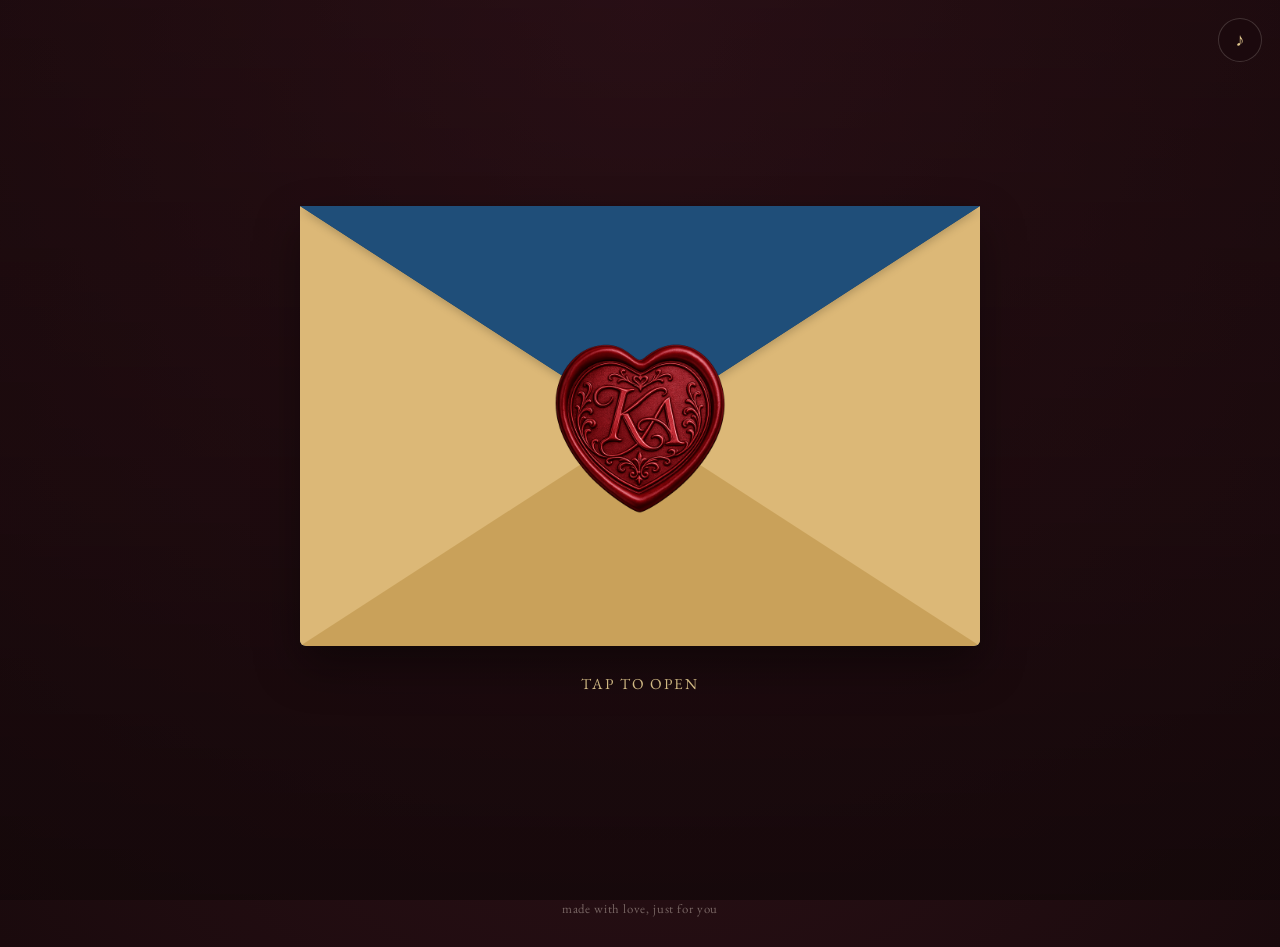
==== commit 4798f746: "Update index.html" ====
--- a/index.html
+++ b/index.html
@@ -11,7 +11,7 @@
 <body>
 
 <div class="page-bg">
-  <img class="page-bg-img" src="AnisKhai/Side_by_side_blue5.png" alt=""
+  <img class="page-bg-img" src="AnisKhai/Side_by_side_blue1.png" alt=""
        onerror="this.style.display='none';">
 </div>
 <div class="page-bg-overlay"></div>
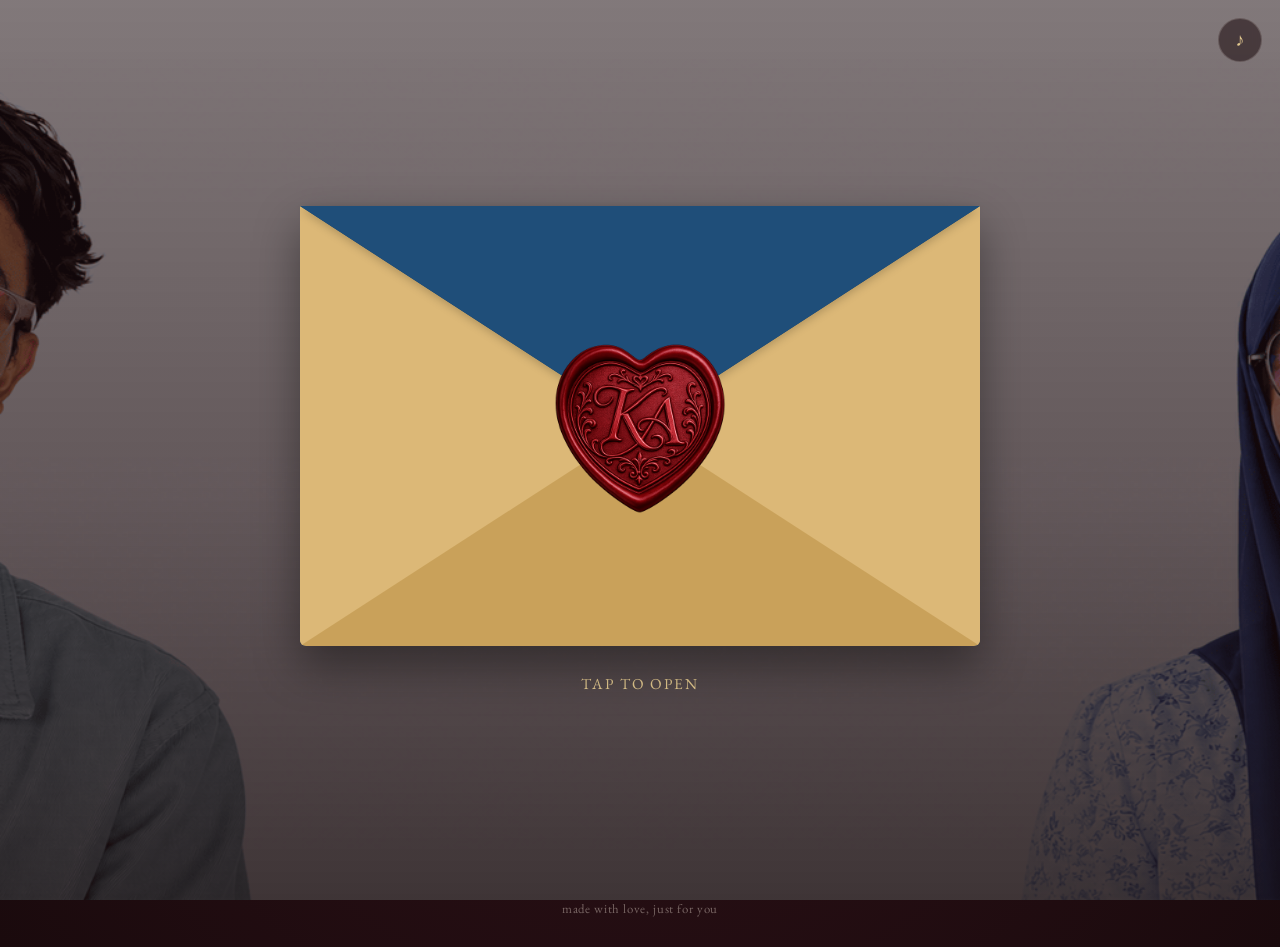
==== commit b59a8d70: "Update index.html" ====
--- a/index.html
+++ b/index.html
@@ -2,7 +2,7 @@
 <html lang="en">
 <head>
 <meta charset="UTF-8">
-<meta name="viewport" content="width=device-width, initial-scale=1.0">
+<meta name="viewport" content="width=device-width, initial-scale=1.0, maximum-scale=1.0, user-scalable=no">
 <title>For You</title>
 <link rel="preconnect" href="https://fonts.googleapis.com">
 <link href="https://fonts.googleapis.com/css2?family=Cormorant+Garamond:ital,wght@0,400;0,500;0,600;1,400&family=Parisienne&family=EB+Garamond:ital@0;1&family=UnifrakturMaguntia&display=swap" rel="stylesheet">
@@ -11,9 +11,19 @@
 <body>
 
 <div class="page-bg">
-  <img class="page-bg-img" src="AnisKhai/Side_by_side_blue1.png" alt=""
-       onerror="this.style.display='none';">
-</div>
+    <picture>
+        <!-- Mobile -->
+        <source
+            media="(max-width: 768px)"
+            srcset="AnisKhai/Side_by_side_blue1.png">
+
+        <!-- Desktop -->
+        <img class="page-bg-img"
+             src="AnisKhai/Side_by_side_blue5.png"
+             alt="">
+    </picture>
+</div>
+
 <div class="page-bg-overlay"></div>
 
 <div class="petals" id="petals"></div>
--- a/styles.css
+++ b/styles.css
@@ -8,24 +8,55 @@
     --line: rgba(244,233,221,0.18);
   }
   *{box-sizing:border-box;}
+  html{
+    overflow-x:hidden;
+    width:100%;
+  }
   html,body{margin:0;padding:0;}
   body{
     min-height:100vh;
+    width:100%;
     background:
       radial-gradient(ellipse at 50% 0%, #3a1620 0%, var(--wine) 45%, var(--wine-deep) 100%);
     font-family:'EB Garamond', serif;
     color:var(--ivory);
     overflow-x:hidden;
+    overscroll-behavior-x:none; /* stop iOS sideways rubber-band scroll */
     position:relative;
-  }
-
-  /* full-page background photo — replace the src below with your own image */
-  .page-bg{position:fixed;inset:0;z-index:0;overflow:hidden;}
-  .page-bg-img{width:100%;height:100%;object-fit:cover;display:block;}
-  .page-bg-overlay{
-    position:fixed;inset:0;z-index:0;pointer-events:none;
-    background:linear-gradient(180deg, rgba(26,10,13,0.55) 0%, rgba(26,10,13,0.68) 55%, rgba(20,8,10,0.82) 100%);
-  }
+    touch-action:manipulation; /* stop double-tap-to-zoom on tap/scroll */
+  }
+
+
+ /* ---------- HERO BACKGROUND ---------- */
+.page-bg,
+.page-bg picture{
+    position:fixed;
+    inset:0;
+    width:100%;
+    height:100%;
+    z-index:0;
+    overflow:hidden;
+}
+
+.page-bg-img{
+    width:100%;
+    height:100%;
+    object-fit:cover;
+    display:block;
+}
+
+.page-bg-overlay{
+    position:fixed;
+    inset:0;
+    z-index:0;
+    pointer-events:none;
+    background:linear-gradient(
+        180deg,
+        rgba(26,10,13,0.55) 0%,
+        rgba(26,10,13,0.68) 55%,
+        rgba(20,8,10,0.82) 100%
+    );
+}
 
   /* ambient floating particles */
   .petals{position:fixed;inset:0;pointer-events:none;z-index:1;}
@@ -46,9 +77,11 @@
   .stage{
     position:relative;
     min-height:100vh;
+    width:100%;
     display:flex;
     align-items:center;
     justify-content:center;
+    overflow-x:hidden;
     z-index:2;
     opacity:1;
     transition:opacity 0.6s ease;
@@ -68,7 +101,13 @@
 
 @media (max-width:768px){
     .envelope-wrap{
-        --env-scale:0.75;
+        --env-scale:0.68;
+    }
+}
+
+@media (max-width:600px){
+    .envelope-wrap{
+        --env-scale:0.58;
     }
 }
 
@@ -81,6 +120,13 @@
 @media (max-width:360px){
     .envelope-wrap{
         --env-scale:0.42;
+    }
+}
+
+@media (max-width:768px){
+    .stage{
+        align-items:flex-start;
+        padding-top:38vh;
     }
 }
 
@@ -212,7 +258,7 @@
 .letter-page{
     display:none;
     max-width:750px;
-    width:100vw;
+    width:100%;
     margin:60px auto 100px;
     background:var(--ivory);
     color:#2b1016;
@@ -221,6 +267,7 @@
     box-shadow:0 40px 90px rgba(0,0,0,0.5);
     position:relative;
     z-index:2;
+    overflow-x:hidden;
     animation:rise 1s ease both;
 }
 
@@ -452,7 +499,7 @@
 .gallery-page{
     display:none;
     max-width:950px;
-    width:95vw;
+    width:95%;
     margin:60px auto 100px;
     background:var(--ivory);
     color:#2b1016;
@@ -461,6 +508,7 @@
     box-shadow:0 40px 90px rgba(0,0,0,.5);
     position:relative;
     z-index:2;
+    overflow-x:hidden;
     animation:rise .8s ease both;
 }
 
@@ -604,3 +652,64 @@
   }
   .music-toggle.playing{ animation:spin 6s linear infinite; }
   @keyframes spin{ from{transform:rotate(0deg);} to{transform:rotate(360deg);} }
+
+  /* ---------- MOBILE: soft dark gradient behind letter/gallery text ----------
+     Placed at the very end of the stylesheet on purpose: these rules
+     have the same specificity as the base rules above, so CSS cascade
+     order decides the winner. Keeping this block last guarantees it
+     overrides the ivory card + dark text on mobile.
+     The scrim fades in/out top and bottom so it blends into the photo
+     background instead of reading as a hard box; text switches to the
+     light ivory/gold palette so it stays legible against the dark scrim. */
+  @media (max-width:768px){
+    .letter-page,
+    .gallery-page{
+        background:linear-gradient(
+            180deg,
+            rgba(20,8,10,0) 0%,
+            rgba(20,8,10,0.6) 10%,
+            rgba(20,8,10,0.78) 45%,
+            rgba(20,8,10,0.78) 65%,
+            rgba(20,8,10,0.55) 88%,
+            rgba(20,8,10,0) 100%
+        );
+        box-shadow:none;
+        color:var(--ivory);
+    }
+
+    .letter-page .eyebrow,
+    .gallery-page .eyebrow{
+        color:var(--gold-soft);
+    }
+
+    .letter-page h1.title,
+    .gallery-page h1.title,
+    .letter-page .signoff{
+        color:var(--gold-soft);
+    }
+
+    .letter-page .body-text,
+    .letter-page .letter div{
+        color:var(--ivory);
+    }
+
+    .letter-page .body-text .placeholder{
+        background:rgba(0,0,0,0.3);
+        color:var(--ivory);
+    }
+
+    .letter-page .heart{
+        color:var(--rose);
+    }
+
+    .letter-page .more-btn,
+    .gallery-page .more-btn{
+        border-color:rgba(244,233,221,0.45);
+        color:var(--ivory);
+    }
+    .letter-page .more-btn:hover,
+    .gallery-page .more-btn:hover{
+        background:var(--ivory);
+        color:#2b1016;
+    }
+  }
